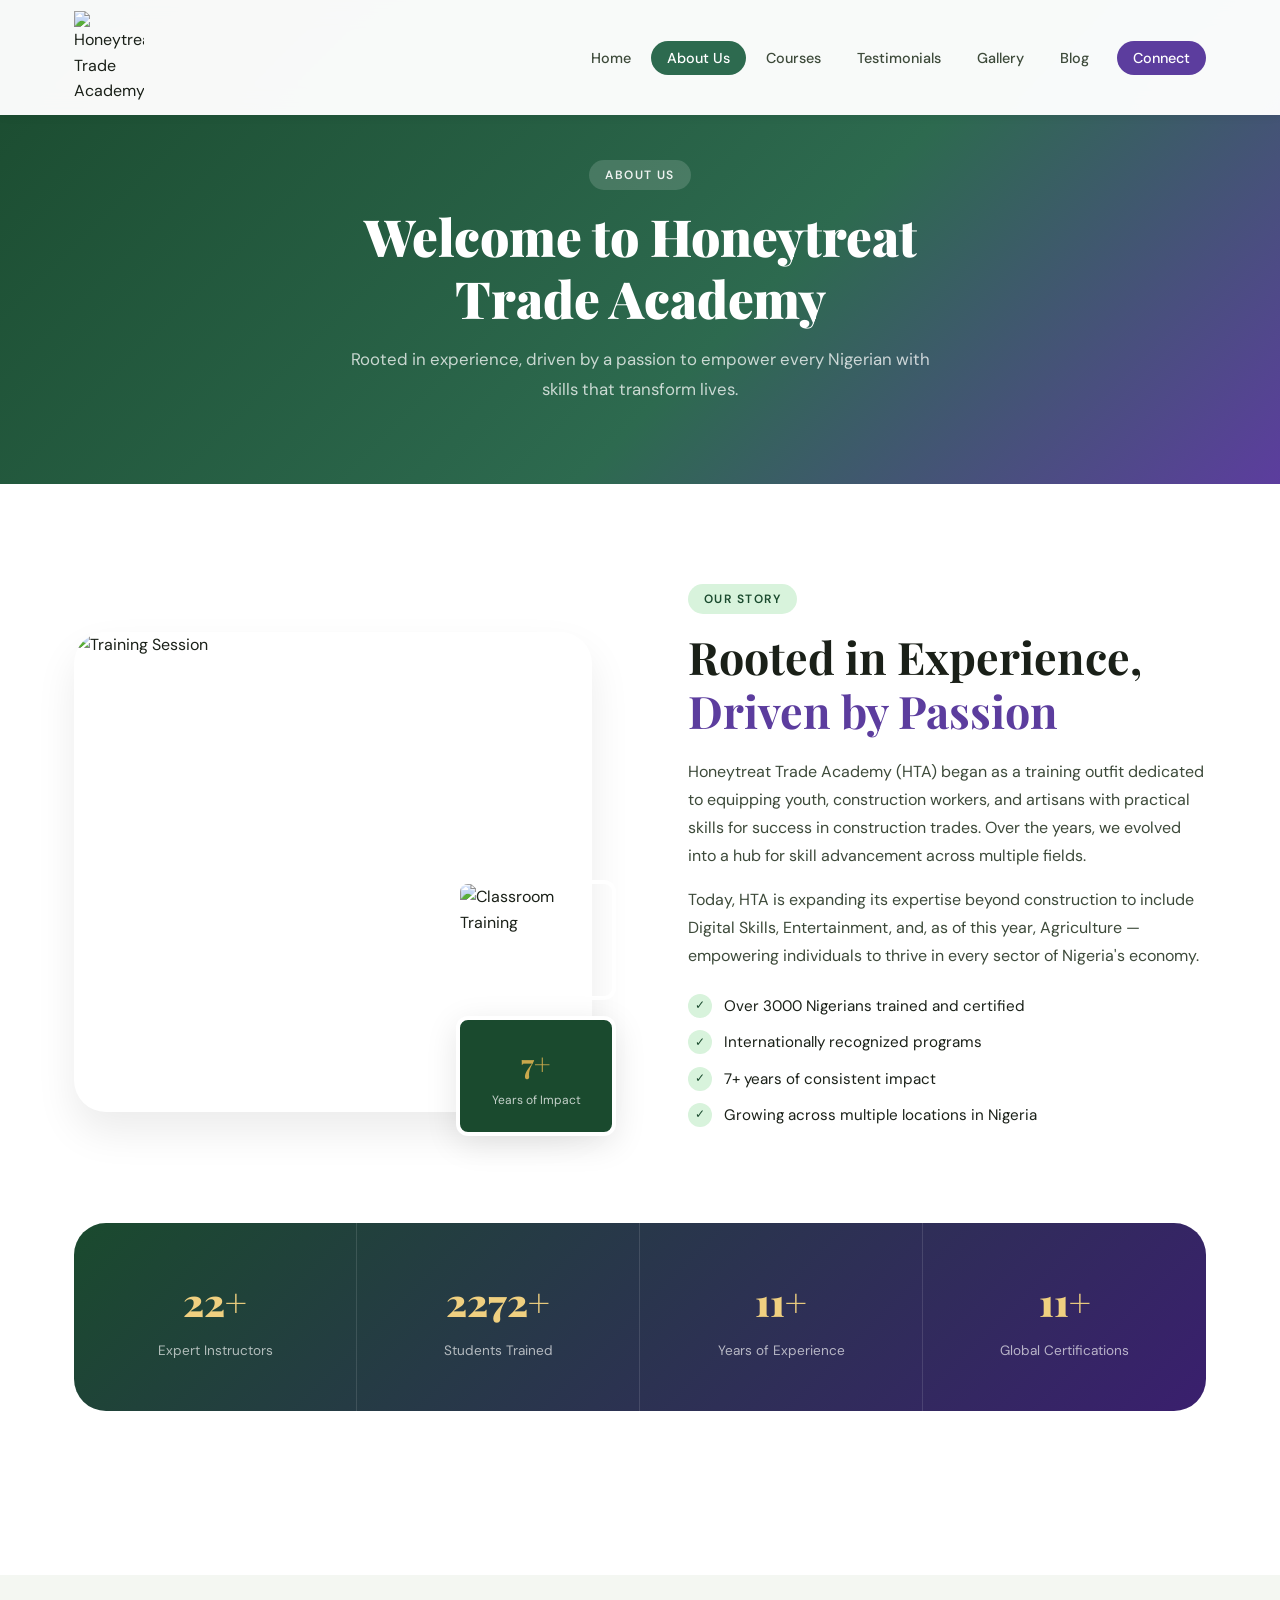
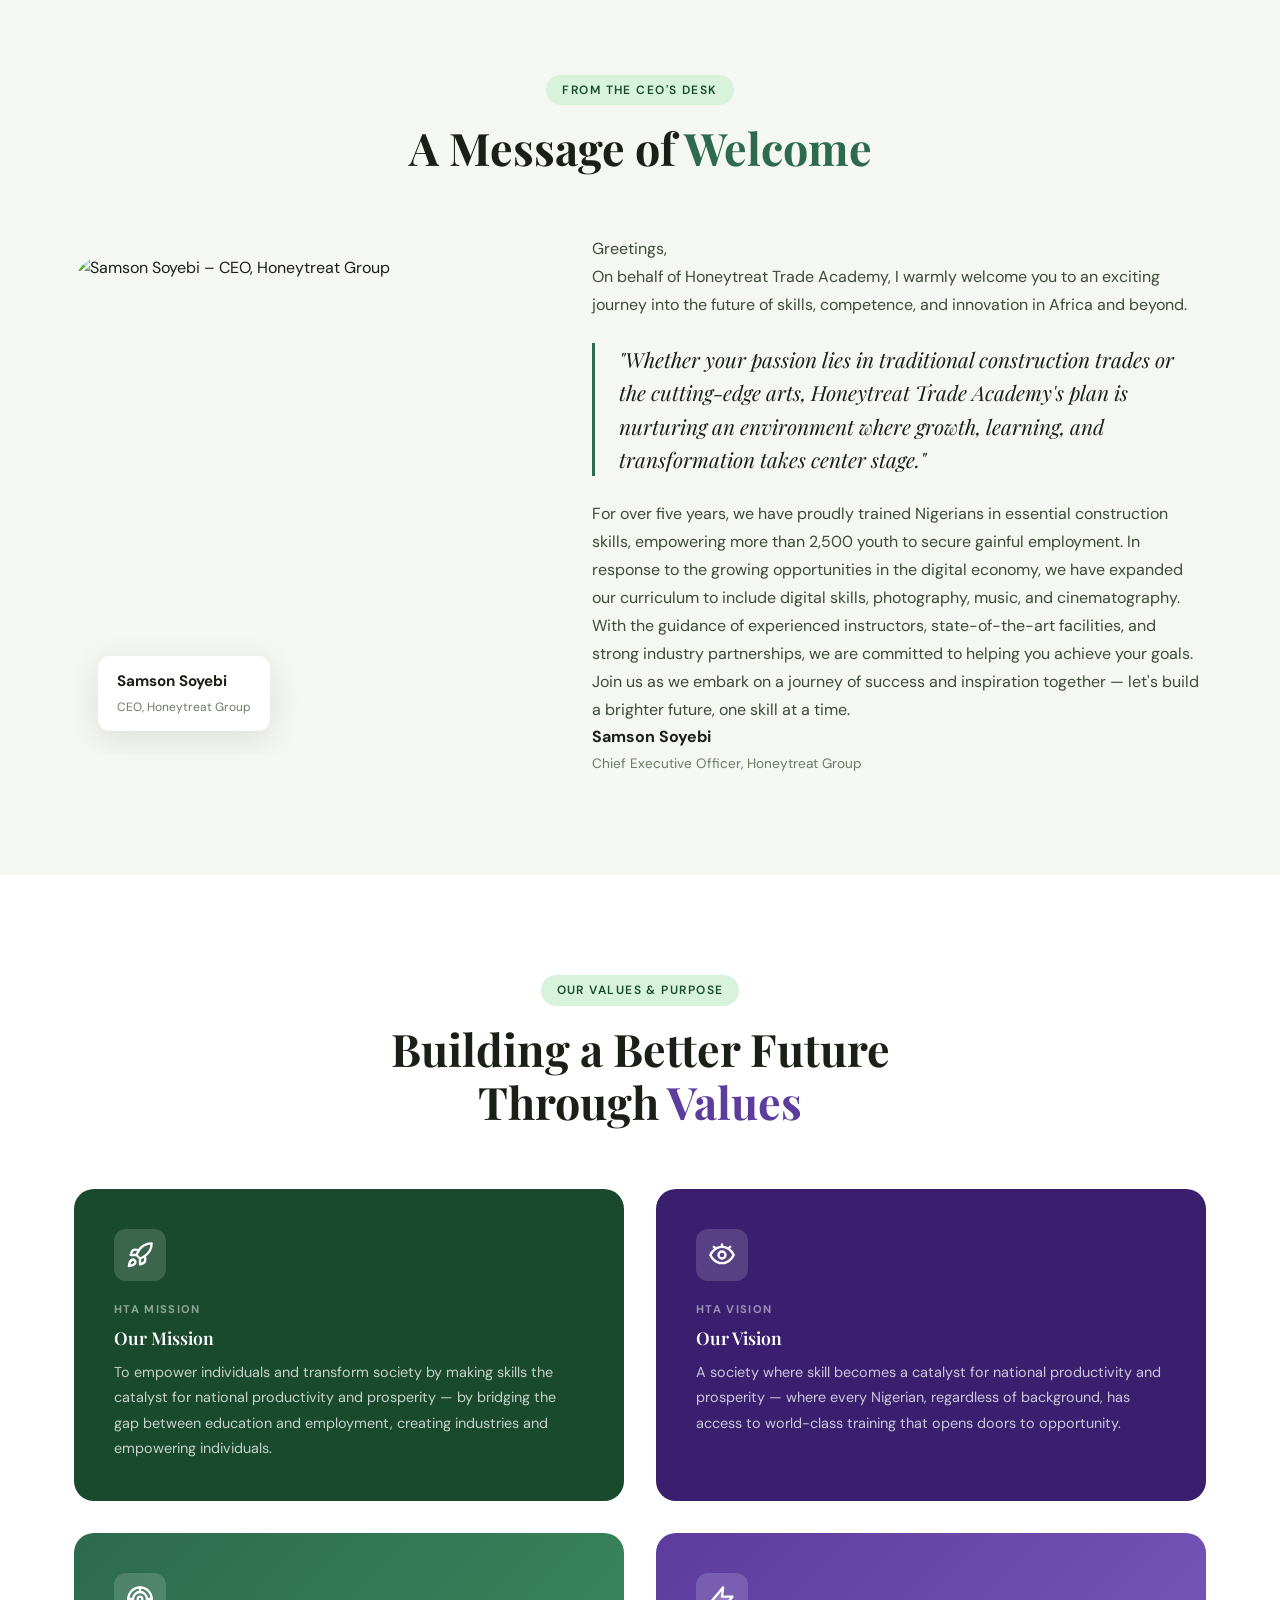
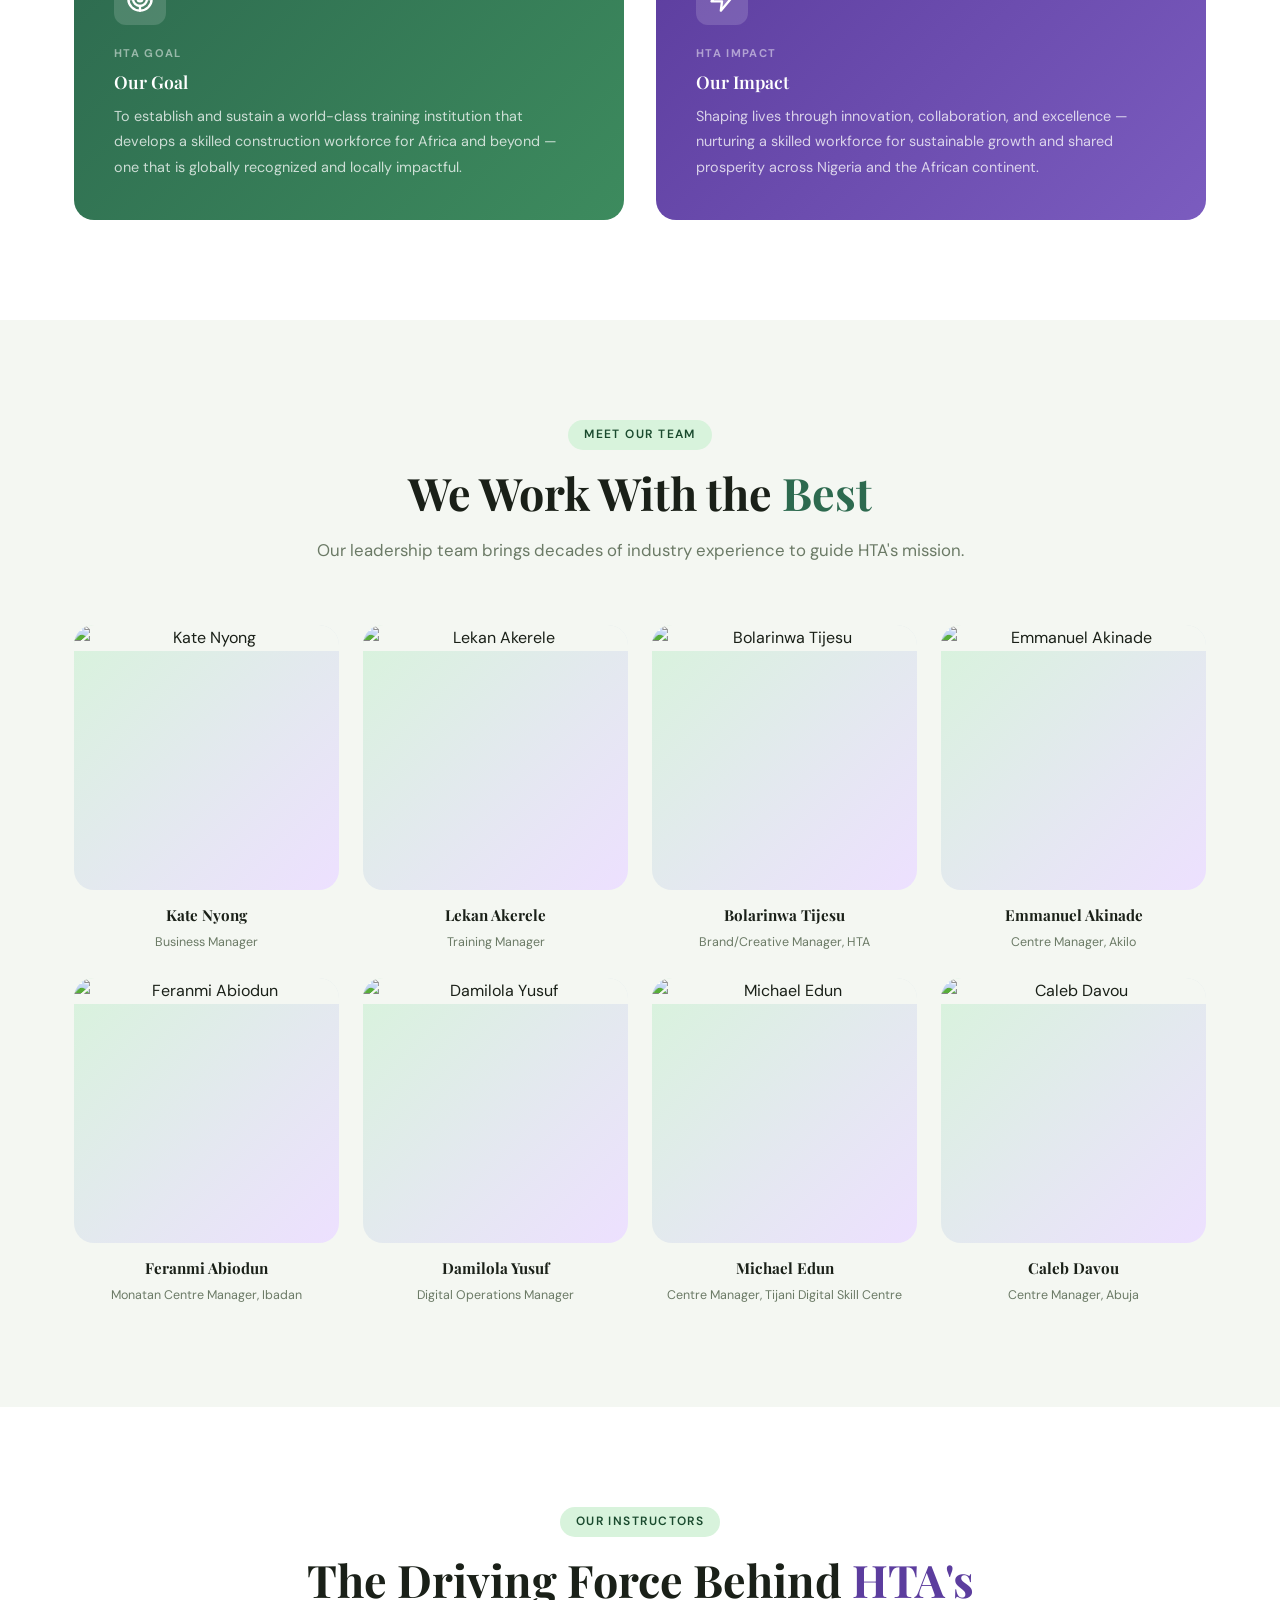
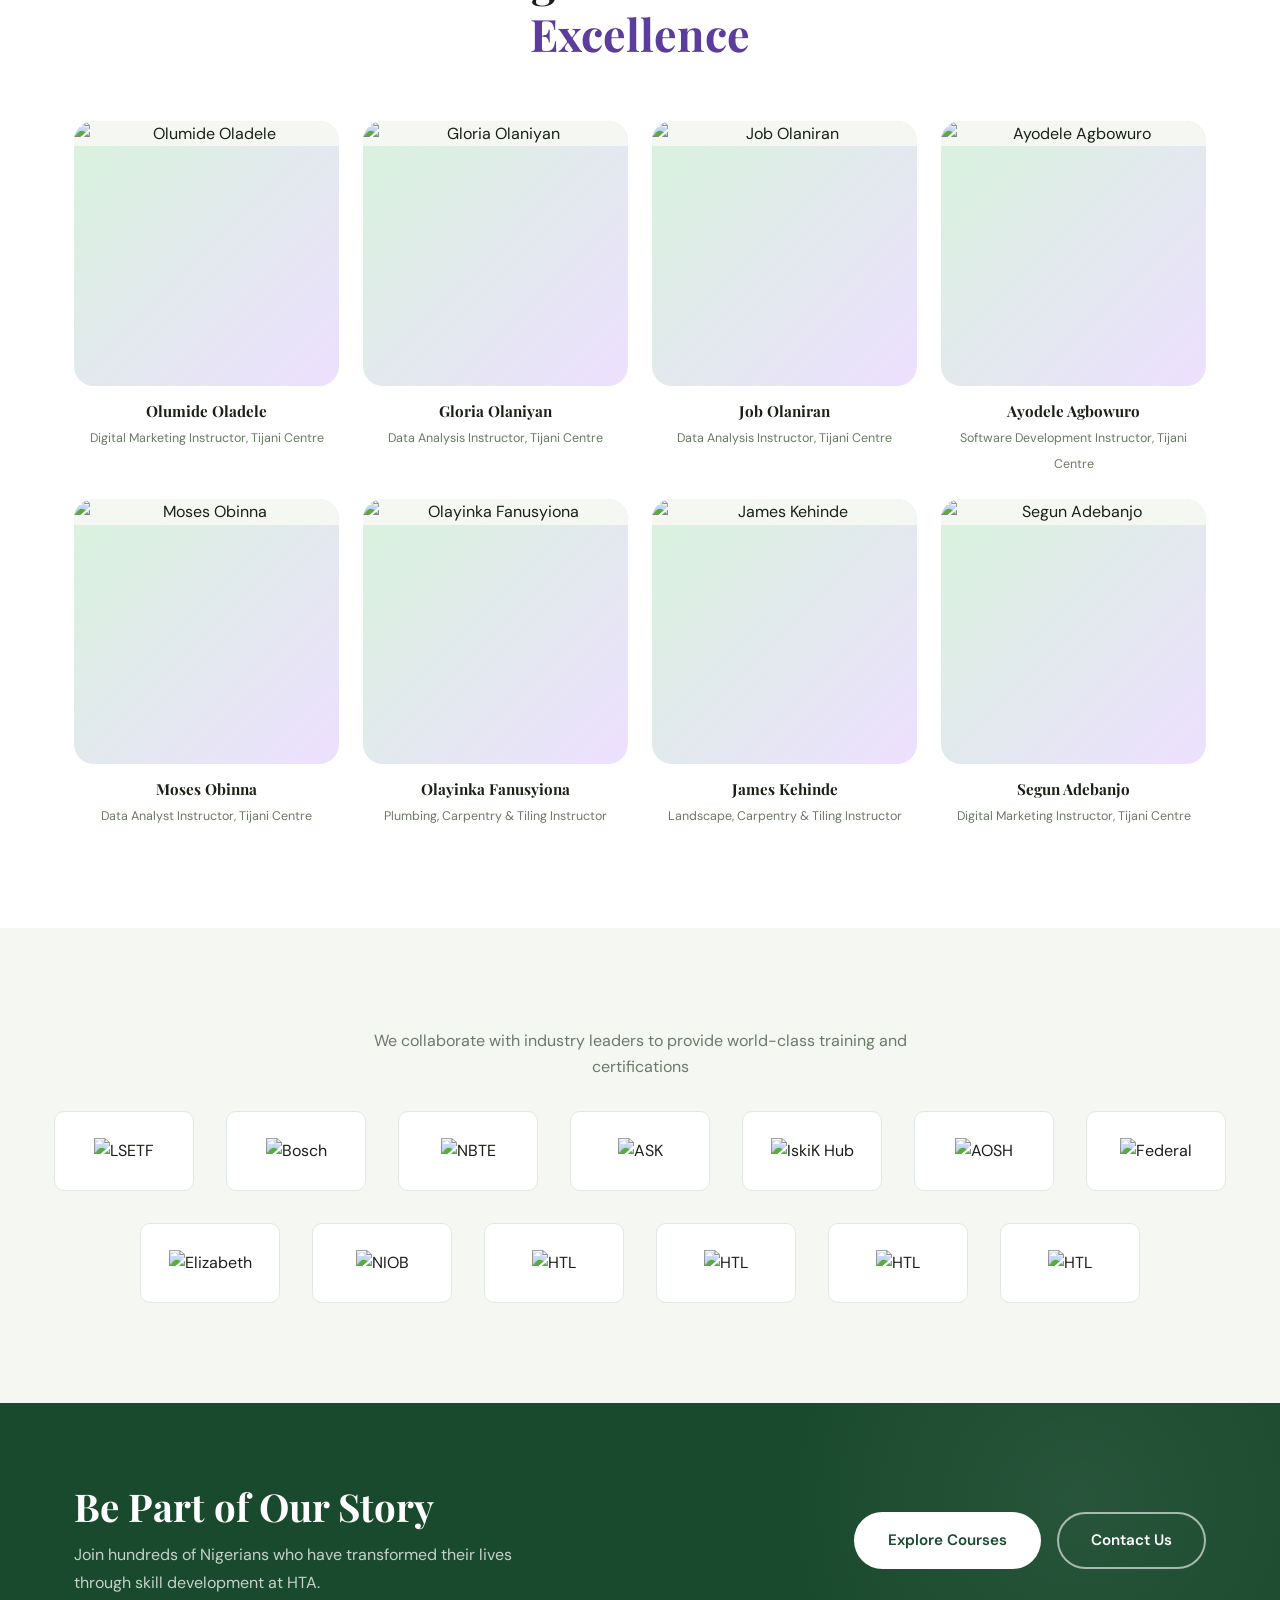
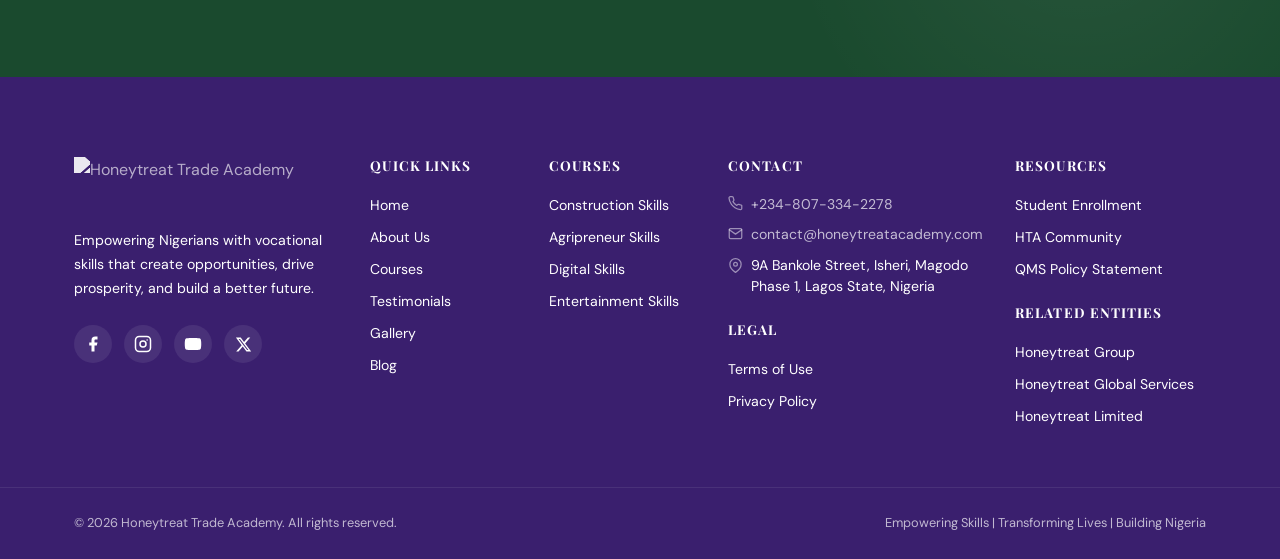
==== about.html @ d9db46d8 "SEO Implementation" ====
<!DOCTYPE html>
<html lang="en">
<head>
  <meta charset="UTF-8" />
  <meta name="viewport" content="width=device-width, initial-scale=1.0"/>
  <title>About Us | Honeytreat Trade Academy – Nigeria's Leading Vocational Training Institute</title>
  <meta name="description" content="Learn about Honeytreat Trade Academy (HTA) — Nigeria's leading vocational training institution. 7+ years of impact, 3000+ graduates, centres in Lagos, Ibadan, Osun & Abuja.">
  <meta name="keywords" content="about Honeytreat Trade Academy, vocational training Nigeria, HTA history, skill acquisition Lagos, LSETF certified training Nigeria">
  <link rel="canonical" href="https://honeytreatacademy.com/about.html">
  <meta property="og:type" content="website">
  <meta property="og:url" content="https://honeytreatacademy.com/about.html">
  <meta property="og:title" content="About Honeytreat Trade Academy | Vocational Training Nigeria">
  <meta property="og:description" content="7+ years of impact, 3000+ graduates trained. Discover HTA's story, mission, and team behind Nigeria's leading vocational training institute.">
  <meta property="og:image" content="https://honeytreatacademy.com/hta-logo.png">

  <script type="application/ld+json">
  {
    "@context": "https://schema.org",
    "@type": "AboutPage",
    "url": "https://honeytreatacademy.com/about.html",
    "name": "About Honeytreat Trade Academy",
    "description": "Nigeria's leading vocational training institution with 3000+ graduates across construction, digital skills, agriculture and entertainment tracks.",
    "publisher": {
      "@type": "EducationalOrganization",
      "name": "Honeytreat Trade Academy",
      "url": "https://honeytreatacademy.com"
    }
  }
  </script>
  <link rel="preconnect" href="https://fonts.googleapis.com">
  </script>
  <link rel="preconnect" href="https://fonts.googleapis.com">
  <link rel="preconnect" href="https://fonts.gstatic.com" crossorigin>
  <link href="https://fonts.googleapis.com/css2?family=Playfair+Display:wght@400;600;700;900&family=DM+Sans:wght@300;400;500;600&display=swap" rel="stylesheet">
  <link rel="stylesheet" href="styles.css">
  <style>
    /* Value card icon */
    .value-icon {
      width: 52px; height: 52px;
      background: rgba(255,255,255,0.15);
      border-radius: 12px;
      display: flex; align-items: center; justify-content: center;
      margin-bottom: 1.25rem;
    }

    .value-icon svg { width: 28px; height: 28px; stroke: white; fill: none; }

    /* CEO real photo fills the frame */
    .ceo-img {
      overflow: hidden;
      border-radius: var(--radius-xl);
      background: none;
    }
    .ceo-img-inner {
      width: 100%; height: 100%;
      padding: 0;
      background: none;
    }
    .ceo-real-photo {
      width: 100%;
      height: 100%;
      object-fit: cover;
      object-position: center top;
      display: block;
    }

    /* Team card icon upgrades */
    .team-photo img {
    object-fit: contain;
    background: #f4f7f2;
}

    .team-photo img {
    object-fit: contain;
    background: #f4f7f2;
}
    .team-icon-wrap {
      width: 100%; height: 100%;
      display: flex; align-items: center; justify-content: center;
    }
    .team-icon-wrap svg {
      width: 50%; height: 50%;
      opacity: 0.5;
      fill: none;
      stroke-width: 1.5;
      stroke-linecap: round;
      stroke-linejoin: round;
    }
    

  </style>
</head>
<body class="page-about">

<nav class="navbar scrolled" id="navbar">
  <div class="nav-container">
    <a href="index.html" class="nav-logo">
      <img src="hta-logo.png" alt="Honeytreat Trade Academy" class="nav-logo-img" width="70px">
    </a>
    <ul class="nav-links" id="navLinks">
      <li><a href="index.html" class="nav-link">Home</a></li>
      <li><a href="about.html" class="nav-link active">About Us</a></li>
      <li><a href="courses.html" class="nav-link">Courses</a></li>
      <li><a href="testimonials.html" class="nav-link">Testimonials</a></li>
      <li><a href="gallery.html" class="nav-link">Gallery</a></li>
      <li><a href="blog.html" class="nav-link">Blog</a></li>
      <li><a href="connect.html" class="nav-link nav-cta">Connect</a></li>
    </ul>
    <button class="hamburger" id="hamburger"><span></span><span></span><span></span></button>
  </div>
</nav>

<section class="page-hero">
  <div class="container page-hero-content">
    <div class="section-tag">About Us</div>
    <h1>Welcome to Honeytreat<br>Trade Academy</h1>
    <p>Rooted in experience, driven by a passion to empower every Nigerian with skills that transform lives.</p>
  </div>
</section>

<!-- STORY -->
<section class="section">
  <div class="container">
    <div class="about-grid reveal">
      <div class="about-visual">

  <!-- MAIN IMAGE -->
  <div class="about-img-main">
    <img src="training.jpg" alt="Training Session">
  </div>

  <!-- SIDE ELEMENTS -->
  <div class="about-img-side">
    
    <!-- SMALL IMAGE -->
    <div class="about-img-small">
      <img src="classroom.png" alt="Classroom Training">
    </div>

    <!-- STAT BOX -->
    <div class="about-stat-box">
      <strong>7+</strong>
      <span>Years of Impact</span>
    </div>

  </div>

</div>
      <div class="about-text">
        <div class="section-tag">Our Story</div>
        <h2>Rooted in Experience, <span class="text-purple">Driven by Passion</span></h2>
        <p>Honeytreat Trade Academy (HTA) began as a training outfit dedicated to equipping youth, construction workers, and artisans with practical skills for success in construction trades. Over the years, we evolved into a hub for skill advancement across multiple fields.</p>
        <p>Today, HTA is expanding its expertise beyond construction to include Digital Skills, Entertainment, and, as of this year, Agriculture — empowering individuals to thrive in every sector of Nigeria's economy.</p>
        <ul class="about-list">
          <li><span class="check">✓</span> Over 3000 Nigerians trained and certified</li>
          <li><span class="check">✓</span> Internationally recognized programs</li>
          <li><span class="check">✓</span> 7+ years of consistent impact</li>
          <li><span class="check">✓</span> Growing across multiple locations in Nigeria</li>
        </ul>
      </div>
    </div>

    <!-- STATS ROW -->
    <div class="stats-row reveal">
      <div class="stats-row-item"><strong>30+</strong><span>Expert Instructors</span></div>
      <div class="stats-row-item"><strong>3000+</strong><span>Students Trained</span></div>
      <div class="stats-row-item"><strong>15+</strong><span>Years of Experience</span></div>
      <div class="stats-row-item"><strong>15+</strong><span>Global Certifications</span></div>
    </div>
  </div>
</section>

<!-- CEO MESSAGE -->
<section class="section bg-light">
  <div class="container">
    <div class="section-header reveal">
      <div class="section-tag">From the CEO's Desk</div>
      <h2>A Message of <span class="text-green">Welcome</span></h2>
    </div>
    <div class="ceo-section reveal">
      <div class="ceo-img">
        <div class="ceo-img-inner">
          <!-- CEO real photo replacing the placeholder -->
          <img src="ceo-photo.png" alt="Samson Soyebi – CEO, Honeytreat Group" class="ceo-real-photo">
        </div>
        <div class="ceo-badge">
          <strong>Samson Soyebi</strong>
          <span>CEO, Honeytreat Group</span>
        </div>
      </div>
      <div class="ceo-text">
        <p>Greetings,</p>
        <p>On behalf of Honeytreat Trade Academy, I warmly welcome you to an exciting journey into the future of skills, competence, and innovation in Africa and beyond.</p>
        <blockquote>"Whether your passion lies in traditional construction trades or the cutting-edge arts, Honeytreat Trade Academy's plan is nurturing an environment where growth, learning, and transformation takes center stage."</blockquote>
        <p>For over five years, we have proudly trained Nigerians in essential construction skills, empowering more than 2,500 youth to secure gainful employment. In response to the growing opportunities in the digital economy, we have expanded our curriculum to include digital skills, photography, music, and cinematography.</p>
        <p>With the guidance of experienced instructors, state-of-the-art facilities, and strong industry partnerships, we are committed to helping you achieve your goals. Join us as we embark on a journey of success and inspiration together — let's build a brighter future, one skill at a time.</p>
        <div class="ceo-sig">
          <strong>Samson Soyebi</strong>
          <span>Chief Executive Officer, Honeytreat Group</span>
        </div>
      </div>
    </div>
  </div>
</section>

<!-- VALUES -->
<section class="section">
  <div class="container">
    <div class="section-header reveal">
      <div class="section-tag">Our Values & Purpose</div>
      <h2>Building a Better Future Through <span class="text-purple">Values</span></h2>
    </div>
    <div class="values-grid reveal">

      <!-- Mission: rocket launch icon -->
      <div class="value-card">
        <div class="value-icon">
          <svg viewBox="0 0 24 24" stroke-width="2" stroke-linecap="round" stroke-linejoin="round" xmlns="http://www.w3.org/2000/svg">
            <path d="M4.5 16.5c-1.5 1.26-2 5-2 5s3.74-.5 5-2c.71-.84.7-2.13-.09-2.91a2.18 2.18 0 0 0-2.91-.09z"/>
            <path d="m12 15-3-3a22 22 0 0 1 2-3.95A12.88 12.88 0 0 1 22 2c0 2.72-.78 7.5-6 11a22.35 22.35 0 0 1-4 2z"/>
            <path d="M9 12H4s.55-3.03 2-4c1.62-1.08 5 0 5 0"/>
            <path d="M12 15v5s3.03-.55 4-2c1.08-1.62 0-5 0-5"/>
          </svg>
        </div>
        <span class="value-label">HTA Mission</span>
        <h3>Our Mission</h3>
        <p>To empower individuals and transform society by making skills the catalyst for national productivity and prosperity — by bridging the gap between education and employment, creating industries and empowering individuals.</p>
      </div>

      <!-- Vision: eye / binoculars icon -->
      <div class="value-card">
        <div class="value-icon">
          <svg viewBox="0 0 24 24" stroke-width="2" stroke-linecap="round" stroke-linejoin="round" xmlns="http://www.w3.org/2000/svg">
            <path d="M2 12s3-7 10-7 10 7 10 7-3 7-10 7-10-7-10-7z"/>
            <circle cx="12" cy="12" r="3"/>
            <line x1="12" y1="5" x2="12" y2="3"/>
            <line x1="17.66" y1="6.34" x2="19.07" y2="4.93"/>
            <line x1="6.34" y1="6.34" x2="4.93" y2="4.93"/>
          </svg>
        </div>
        <span class="value-label">HTA Vision</span>
        <h3>Our Vision</h3>
        <p>A society where skill becomes a catalyst for national productivity and prosperity — where every Nigerian, regardless of background, has access to world-class training that opens doors to opportunity.</p>
      </div>

      <!-- Goal: target / bullseye icon -->
      <div class="value-card">
        <div class="value-icon">
          <svg viewBox="0 0 24 24" stroke-width="2" stroke-linecap="round" stroke-linejoin="round" xmlns="http://www.w3.org/2000/svg">
            <circle cx="12" cy="12" r="10"/>
            <circle cx="12" cy="12" r="6"/>
            <circle cx="12" cy="12" r="2"/>
            <line x1="22" y1="12" x2="18" y2="12"/>
            <line x1="6" y1="12" x2="2" y2="12"/>
            <line x1="12" y1="6" x2="12" y2="2"/>
            <line x1="12" y1="22" x2="12" y2="18"/>
          </svg>
        </div>
        <span class="value-label">HTA Goal</span>
        <h3>Our Goal</h3>
        <p>To establish and sustain a world-class training institution that develops a skilled construction workforce for Africa and beyond — one that is globally recognized and locally impactful.</p>
      </div>

      <!-- Impact: lightning bolt / zap icon -->
      <div class="value-card">
        <div class="value-icon">
          <svg viewBox="0 0 24 24" stroke-width="2" stroke-linecap="round" stroke-linejoin="round" xmlns="http://www.w3.org/2000/svg">
            <polygon points="13 2 3 14 12 14 11 22 21 10 12 10 13 2" fill="rgba(255,255,255,0.2)"/>
          </svg>
        </div>
        <span class="value-label">HTA Impact</span>
        <h3>Our Impact</h3>
        <p>Shaping lives through innovation, collaboration, and excellence — nurturing a skilled workforce for sustainable growth and shared prosperity across Nigeria and the African continent.</p>
      </div>

    </div>
  </div>
</section>

<!-- TEAM -->
<section class="section bg-light">
  <div class="container">
    <div class="section-header reveal">
      <div class="section-tag">Meet Our Team</div>
      <h2>We Work With the <span class="text-green">Best</span></h2>
      <p>Our leadership team brings decades of industry experience to guide HTA's mission.</p>
    </div>
    <div class="team-grid reveal">

      <div class="team-card">
  <div class="team-photo">
    <img src="team-kate.png" alt="Kate Nyong">
  </div>
  <h4>Kate Nyong</h4>
  <span>Business Manager</span>
</div>

<div class="team-card">
  <div class="team-photo">
    <img src="team-lekan.png" alt="Lekan Akerele">
  </div>
  <h4>Lekan Akerele</h4>
  <span>Training Manager</span>
</div>

<div class="team-card">
  <div class="team-photo">
    <img src="team-bolarinwa.jpg" alt="Bolarinwa Tijesu">
  </div>
  <h4>Bolarinwa Tijesu</h4>
  <span>Brand/Creative Manager, HTA</span>
</div>

<div class="team-card">
  <div class="team-photo">
    <img src="team-emmanuel.png" alt="Emmanuel Akinade">
  </div>
  <h4>Emmanuel Akinade</h4>
  <span>Centre Manager, Akilo</span>
</div>

<div class="team-card">
  <div class="team-photo">
    <img src="team-feranmi.png" alt="Feranmi Abiodun">
  </div>
  <h4>Feranmi Abiodun</h4>
  <span>Monatan Centre Manager, Ibadan</span>
</div>

<div class="team-card">
  <div class="team-photo">
    <img src="team-samson.jpg" alt="Damilola Yusuf">
  </div>
  <h4>Damilola Yusuf</h4>
  <span>Digital Operations Manager</span>
</div>

<div class="team-card">
  <div class="team-photo">
    <img src="team-michael.png" alt="Michael Edun">
  </div>
  <h4>Michael Edun</h4>
  <span>Centre Manager, Tijani Digital Skill Centre</span>
</div>

<div class="team-card">
  <div class="team-photo">
    <img src="team-caleb.jpg" alt="Caleb Davou">
  </div>
  <h4>Caleb Davou</h4>
  <span>Centre Manager, Abuja</span>
</div>

    </div>
  </div>
</section>

<!-- INSTRUCTORS -->
<section class="section">
  <div class="container">
    <div class="section-header reveal">
      <div class="section-tag">Our Instructors</div>
      <h2>The Driving Force Behind <span class="text-purple">HTA's Excellence</span></h2>
    </div>
    <div class="team-grid reveal">

  <div class="team-card">
  <div class="team-photo">
    <img src="olumide.jpg" alt="Olumide Oladele">
  </div>
  <h4>Olumide Oladele</h4>
  <span>Digital Marketing Instructor, Tijani Centre</span>
</div>

<div class="team-card">
  <div class="team-photo">
    <img src="gloria.jpg" alt="Gloria Olaniyan">
  </div>
  <h4>Gloria Olaniyan</h4>
  <span>Data Analysis Instructor, Tijani Centre</span>
</div>

<div class="team-card">
  <div class="team-photo">
    <img src="job.jpg" alt="Job Olaniran">
  </div>
  <h4>Job Olaniran</h4>
  <span>Data Analysis Instructor, Tijani Centre</span>
</div>

<div class="team-card">
  <div class="team-photo">
    <img src="ayodele.jpg" alt="Ayodele Agbowuro">
  </div>
  <h4>Ayodele Agbowuro</h4>
  <span>Software Development Instructor, Tijani Centre</span>
</div>

<div class="team-card">
  <div class="team-photo">
    <img src="moses.jpg" alt="Moses Obinna">
  </div>
  <h4>Moses Obinna</h4>
  <span>Data Analyst Instructor, Tijani Centre</span>
</div>

<div class="team-card">
  <div class="team-photo">
    <img src="olayinka.jpg" alt="Olayinka Fanusyiona">
  </div>
  <h4>Olayinka Fanusyiona</h4>
  <span>Plumbing, Carpentry & Tiling Instructor</span>
</div>

<div class="team-card">
  <div class="team-photo">
    <img src="james.jpg" alt="James Kehinde">
  </div>
  <h4>James Kehinde</h4>
  <span>Landscape, Carpentry & Tiling Instructor</span>
</div>

<div class="team-card">
  <div class="team-photo">
    <img src="segun.jpg" alt="Segun Adebanjo">
  </div>
  <h4>Segun Adebanjo</h4>
  <span>Digital Marketing Instructor, Tijani Centre</span>
</div>

    </div>
  </div>
</section>

<!-- PARTNERS -->
<section class="section bg-light">
  <div class="partners-logos reveal">
  
  <div class="partners-logos-wrapper">

  <!-- Write-up -->
  <p class="partners-text">
    We collaborate with industry leaders to provide world-class training and certifications
  </p>

  <!-- Logos -->
  <div class="partners-logos">

    <div class="partner-logo">
      <img src="lsetf.png" alt="LSETF">
    </div>

    <div class="partner-logo">
      <img src="bosch.png" alt="Bosch">
    </div>

    <div class="partner-logo">
      <img src="nbte.png" alt="NBTE">
    </div>

    <div class="partner-logo">
      <img src="ask.png" alt="ASK">
    </div>

    <div class="partner-logo">
      <img src="ishk.png" alt="IskiK Hub">
    </div>

    <div class="partner-logo">
      <img src="aosh.png" alt="AOSH">
    </div>

    <div class="partner-logo">
      <img src="federal.png" alt="Federal">
    </div>

    <div class="partner-logo">
      <img src="elizabeth-foundation.png" alt="Elizabeth">
    </div>

    <div class="partner-logo">
      <img src="niob.png" alt="NIOB">
    </div>

    <div class="partner-logo">
      <img src="HTL_logo design TRANSPARENT.png" alt="HTL">
    </div>

    <div class="partner-logo">
      <img src="usadf.jpg" alt="HTL">
    </div>

    <div class="partner-logo">
      <img src="oil.png" alt="HTL">
    </div>

    <div class="partner-logo">
      <img src="iadn.jpg" alt="HTL">
    </div>

  </div>
</div>

</div>
</section>

<!-- CTA -->
<section class="cta-banner">
  <div class="cta-bg"><div class="cta-shape"></div></div>
  <div class="container cta-content">
    <div class="cta-text">
      <h2>Be Part of Our Story</h2>
      <p>Join hundreds of Nigerians who have transformed their lives through skill development at HTA.</p>
    </div>
    <div class="cta-actions">
      <a href="courses.html" class="btn btn-white">Explore Courses</a>
      <a href="connect.html" class="btn btn-outline-white">Contact Us</a>
    </div>
  </div>
</section>

<!-- FOOTER -->
<footer class="footer">
  <div class="container footer-grid">
    <div class="footer-brand">
      <div class="footer-logo">
        <img src="hta-logo.png" alt="Honeytreat Trade Academy" class="footer-logo-img">
      </div>
      <p>Empowering Nigerians with vocational skills that create opportunities, drive prosperity, and build a better future.</p>
      <div class="social-links">
        <a href="https://www.facebook.com/honeytreatacademy" class="social-link" target="_blank" rel="noopener" aria-label="Honeytreat Trade Academy on Facebook">
          <svg xmlns="http://www.w3.org/2000/svg" width="18" height="18" viewBox="0 0 24 24" fill="currentColor"><path d="M18 2h-3a5 5 0 0 0-5 5v3H7v4h3v8h4v-8h3l1-4h-4V7a1 1 0 0 1 1-1h3z"/></svg>
        </a>
        <a href="https://www.instagram.com/honeytreatacademy" class="social-link" target="_blank" rel="noopener" aria-label="Honeytreat Trade Academy on Instagram">
          <svg xmlns="http://www.w3.org/2000/svg" width="18" height="18" viewBox="0 0 24 24" fill="none" stroke="currentColor" stroke-width="2" stroke-linecap="round" stroke-linejoin="round"><rect x="2" y="2" width="20" height="20" rx="5" ry="5"/><circle cx="12" cy="12" r="4"/><circle cx="17.5" cy="6.5" r="1" fill="currentColor" stroke="none"/></svg>
        </a>
        <a href="https://www.youtube.com/channel/UCb0mH7NeYaNTUYL1LRljejA" class="social-link" target="_blank" rel="noopener" aria-label="Honeytreat Trade Academy on YouTube">
          <svg xmlns="http://www.w3.org/2000/svg" width="18" height="18" viewBox="0 0 24 24" fill="currentColor"><path d="M22.54 6.42a2.78 2.78 0 0 0-1.95-1.96C18.88 4 12 4 12 4s-6.88 0-8.59.46A2.78 2.78 0 0 0 1.46 6.42 29 29 0 0 0 1 12a29 29 0 0 0 .46 5.58a2.78 2.78 0 0 0 1.95 1.96C5.12 20 12 20 12 20s6.88 0 8.59-.46a2.78 2.78 0 0 0 1.95-1.96A29 29 0 0 0 23 12a29 29 0 0 0-.46-5.58z"/><polygon points="9.75 15.02 15.5 12 9.75 8.98 9.75 15.02" fill="white"/></svg>
        </a>
        <a href="https://x.com/htaacademy01" class="social-link" target="_blank" rel="noopener" aria-label="Honeytreat Trade Academy on X (Twitter)">
          <svg xmlns="http://www.w3.org/2000/svg" width="17" height="17" viewBox="0 0 24 24" fill="currentColor"><path d="M18.244 2.25h3.308l-7.227 8.26 8.502 11.24H16.17l-5.214-6.817L4.99 21.75H1.68l7.73-8.835L1.254 2.25H8.08l4.713 6.231zm-1.161 17.52h1.833L7.084 4.126H5.117z"/></svg>
        </a>
      </div>
    </div>

    <div class="footer-col">
      <h4>Quick Links</h4>
      <ul>
        <li><a href="index.html">Home</a></li>
        <li><a href="about.html">About Us</a></li>
        <li><a href="courses.html">Courses</a></li>
        <li><a href="testimonials.html">Testimonials</a></li>
        <li><a href="gallery.html">Gallery</a></li>
        <li><a href="blog.html">Blog</a></li>
      </ul>
    </div>

    <div class="footer-col">
      <h4>Courses</h4>
      <ul>
        <li><a href="courses.html#construction">Construction Skills</a></li>
        <li><a href="courses.html#agriculture">Agripreneur Skills</a></li>
        <li><a href="courses.html#digital">Digital Skills</a></li>
        <li><a href="courses.html#entertainment">Entertainment Skills</a></li>
      </ul>
    </div>

    <div class="footer-col">
      <h4>Contact</h4>
      <ul class="contact-list">
        <li>
          <svg xmlns="http://www.w3.org/2000/svg" width="15" height="15" viewBox="0 0 24 24" fill="none" stroke="rgba(255,255,255,0.5)" stroke-width="2" stroke-linecap="round" stroke-linejoin="round" style="flex-shrink:0;margin-top:2px;"><path d="M22 16.92v3a2 2 0 0 1-2.18 2 19.79 19.79 0 0 1-8.63-3.07A19.5 19.5 0 0 1 4.69 12a19.79 19.79 0 0 1-3.07-8.67A2 2 0 0 1 3.6 1.18h3a2 2 0 0 1 2 1.72 12.84 12.84 0 0 0 .7 2.81 2 2 0 0 1-.45 2.11L7.91 8.96a16 16 0 0 0 6.13 6.13l1.14-1.14a2 2 0 0 1 2.11-.45 12.84 12.84 0 0 0 2.81.7A2 2 0 0 1 22 16.92z"/></svg>
          <a href="tel:+2348073342278" style="color:rgba(255,255,255,0.7);">+234-807-334-2278</a>
        </li>

        <li>
          <svg xmlns="http://www.w3.org/2000/svg" width="15" height="15" viewBox="0 0 24 24" fill="none" stroke="rgba(255,255,255,0.5)" stroke-width="2" stroke-linecap="round" stroke-linejoin="round" style="flex-shrink:0;margin-top:2px;"><path d="M4 4h16c1.1 0 2 .9 2 2v12c0 1.1-.9 2-2 2H4c-1.1 0-2-.9-2-2V6c0-1.1.9-2 2-2z"/><polyline points="22,6 12,13 2,6"/></svg>
          <a href="mailto:contact@honeytreatacademy.com" style="color:rgba(255,255,255,0.7);">contact@honeytreatacademy.com</a>
        </li>

        <li style="align-items:flex-start;">
          <svg xmlns="http://www.w3.org/2000/svg" width="15" height="15" viewBox="0 0 24 24" fill="none" stroke="rgba(255,255,255,0.5)" stroke-width="2" stroke-linecap="round" stroke-linejoin="round" style="flex-shrink:0;margin-top:3px;"><path d="M21 10c0 7-9 13-9 13s-9-6-9-13a9 9 0 0 1 18 0z"/><circle cx="12" cy="10" r="3"/></svg>
          9A Bankole Street, Isheri, Magodo Phase 1, Lagos State, Nigeria
        </li>
      </ul>

      <h4 style="margin-top:1.5rem;">Legal</h4>
      <ul>
        <li><a href="terms.pdf">Terms of Use</a></li>
        <li><a href="privacy-policy.pdf">Privacy Policy</a></li>
      </ul>
    </div>

    <div class="footer-col">
      <h4>Resources</h4>
      <ul>
        <li><a href="connect.html">Student Enrollment</a></li>
        <li><a href="https://chat.whatsapp.com/IYuxshSL3nLK2MAzeVy0af?mode=gi_t" target="_blank" rel="noopener">HTA Community</a></li>
        <li><a href="quality-policy.pdf">QMS Policy Statement</a></li>
      </ul>

      <h4 style="margin-top:1.5rem;">Related Entities</h4>
      <ul>
        <li><a href="https://honeytreatgrp.com/" target="_blank" rel="noopener">Honeytreat Group</a></li>
        <li><a href="https://honeytreatglobal.com/" target="_blank" rel="noopener">Honeytreat Global Services</a></li>
        <li><a href="https://honeytreatlmtd.com/" target="_blank" rel="noopener">Honeytreat Limited</a></li>
      </ul>
    </div>
  </div>

  <div class="footer-bottom">
    <div class="container">
      <p>© 2026 Honeytreat Trade Academy. All rights reserved.</p>
      <p>Empowering Skills | Transforming Lives | Building Nigeria</p>
    </div>
  </div>

  <!-- Local Business Schema -->
  <script type="application/ld+json">
  {
    "@context": "https://schema.org",
    "@type": "EducationalOrganization",
    "name": "Honeytreat Trade Academy",
    "url": "https://honeytreatacademy.com",
    "telephone": "+2348073342278",
    "email": "contact@honeytreatacademy.com",
    "address": {
      "@type": "PostalAddress",
      "streetAddress": "9A Bankole Street, Isheri, Magodo Phase 1",
      "addressLocality": "Lagos",
      "addressRegion": "Lagos State",
      "addressCountry": "NG"
    },
    "geo": {
      "@type": "GeoCoordinates",
      "latitude": 6.6141,
      "longitude": 3.3833
    },
    "openingHoursSpecification": {
      "@type": "OpeningHoursSpecification",
      "dayOfWeek": [
        "Monday",
        "Tuesday",
        "Wednesday",
        "Thursday",
        "Friday",
        "Saturday"
      ],
      "opens": "09:00",
      "closes": "18:00"
    }
  }
  </script>

</footer>

<script src="main.js"></script>

</body>
</html>
---- styles.css ----
/* ===== CSS VARIABLES ===== */
:root {
  --green-dark: #1a4a2e;
  --green-main: #2d6a4f;
  --green-mid: #3d8b5e;
  --green-light: #52b788;
  --green-pale: #d8f3dc;
  --green-muted: #e9f5ee;

  --purple-dark: #3a1f6e;
  --purple-main: #5c3d9e;
  --purple-mid: #7b5cbf;
  --purple-light: #a68ee0;
  --purple-pale: #ede0ff;

  --gold: #c9a84c;
  --gold-light: #f0d080;

  --white: #ffffff;
  --off-white: #fafaf8;
  --light-bg: #f4f7f2;
  --border: #e2e8e4;
  --text-dark: #1a2018;
  --text-body: #3d4a3a;
  --text-muted: #6b7a66;

  --font-display: 'Playfair Display', Georgia, serif;
  --font-body: 'DM Sans', system-ui, sans-serif;

  --shadow-sm: 0 2px 8px rgba(0,0,0,0.07);
  --shadow-md: 0 8px 32px rgba(0,0,0,0.10);
  --shadow-lg: 0 20px 60px rgba(0,0,0,0.14);

  --radius: 12px;
  --radius-lg: 20px;
  --radius-xl: 32px;

  --transition: 0.3s cubic-bezier(0.4, 0, 0.2, 1);
}

/* ===== RESET & BASE ===== */
*, *::before, *::after { box-sizing: border-box; margin: 0; padding: 0; }
html { scroll-behavior: smooth; }
body {
  font-family: var(--font-body);
  color: var(--text-dark);
  background: var(--white);
  line-height: 1.6;
  overflow-x: hidden;
}
img { max-width: 100%; display: block; }
a { text-decoration: none; color: inherit; }
ul { list-style: none; }

/* ===== TYPOGRAPHY ===== */
h1, h2, h3, h4 {
  font-family: var(--font-display);
  line-height: 1.2;
  color: var(--text-dark);
}
h1 { font-size: clamp(2.4rem, 5vw, 3.8rem); font-weight: 900; }
h2 { font-size: clamp(1.8rem, 3.5vw, 2.8rem); font-weight: 700; }
h3 { font-size: clamp(1.2rem, 2vw, 1.5rem); font-weight: 600; }
p { color: var(--text-body); font-size: 1rem; line-height: 1.75; }

.text-green { color: var(--green-main); }
.text-purple { color: var(--purple-main); }

/* ===== LAYOUT ===== */
.container {
  max-width: 1180px;
  margin: 0 auto;
  padding: 0 1.5rem;
}
.section { padding: 100px 0; }
.bg-light { background: var(--light-bg); }

.section-header {
  text-align: center;
  max-width: 680px;
  margin: 0 auto 60px;
}
.section-header h2 { margin-bottom: 1rem; }
.section-header p { color: var(--text-muted); font-size: 1.05rem; }

.section-tag {
  display: inline-block;
  background: var(--green-pale);
  color: var(--green-dark);
  font-size: 0.75rem;
  font-weight: 600;
  letter-spacing: 0.12em;
  text-transform: uppercase;
  padding: 0.35rem 1rem;
  border-radius: 100px;
  margin-bottom: 1rem;
}

.section-cta { text-align: center; margin-top: 3rem; }

/* ===== BUTTONS ===== */
.btn {
  display: inline-flex;
  align-items: center;
  gap: 0.5rem;
  padding: 0.9rem 2rem;
  border-radius: 100px;
  font-family: var(--font-body);
  font-size: 0.95rem;
  font-weight: 600;
  cursor: pointer;
  transition: var(--transition);
  border: 2px solid transparent;
}

.btn-primary {
  background: var(--green-main);
  color: var(--white);
  border-color: var(--green-main);
}
.btn-primary:hover {
  background: var(--green-dark);
  border-color: var(--green-dark);
  transform: translateY(-2px);
  box-shadow: 0 8px 24px rgba(45, 106, 79, 0.35);
}

.btn-outline {
  background: transparent;
  color: var(--white);
  border-color: rgba(255,255,255,0.6);
}
.btn-outline:hover {
  background: rgba(255,255,255,0.15);
  transform: translateY(-2px);
}

.btn-purple {
  background: var(--purple-main);
  color: var(--white);
  border-color: var(--purple-main);
}
.btn-purple:hover {
  background: var(--purple-dark);
  border-color: var(--purple-dark);
  transform: translateY(-2px);
}

.btn-white {
  background: var(--white);
  color: var(--green-dark);
  border-color: var(--white);
}
.btn-white:hover {
  background: transparent;
  color: var(--white);
  transform: translateY(-2px);
}

.btn-outline-white {
  background: transparent;
  color: var(--white);
  border-color: rgba(255,255,255,0.6);
}
.btn-outline-white:hover {
  background: rgba(255,255,255,0.15);
  transform: translateY(-2px);
}

/* ===== NAVBAR ===== */
.navbar {
  position: fixed;
  top: 0; left: 0; right: 0;
  z-index: 1000;
  padding: 1rem 0;
  transition: var(--transition);
  background: transparent;
}
.navbar.scrolled {
  background: rgba(255,255,255,0.97);
  backdrop-filter: blur(12px);
  box-shadow: var(--shadow-sm);
  padding: 0.7rem 0;
}
.nav-container {
  max-width: 1180px;
  margin: 0 auto;
  padding: 0 1.5rem;
  display: flex;
  align-items: center;
  justify-content: space-between;
}
.nav-logo {
  display: flex;
  align-items: center;
  gap: 0.6rem;
}
.logo-honey {
  width: 44px;
  height: 44px;
  background: linear-gradient(135deg, var(--green-main), var(--purple-main));
  color: white;
  border-radius: 10px;
  display: flex;
  align-items: center;
  justify-content: center;
  font-weight: 900;
  font-size: 0.9rem;
  letter-spacing: 0.05em;
  flex-shrink: 0;
}
.logo-text { display: flex; flex-direction: column; line-height: 1.1; }
.logo-main {
  font-family: var(--font-display);
  font-weight: 700;
  font-size: 1rem;
  color: var(--text-dark);
}
.logo-sub {
  font-size: 0.65rem;
  color: var(--text-muted);
  letter-spacing: 0.06em;
  text-transform: uppercase;
}
.navbar:not(.scrolled) .logo-main,
.navbar:not(.scrolled) .logo-sub { color: white; }

.nav-links {
  display: flex;
  align-items: center;
  gap: 0.25rem;
}
.nav-link {
  padding: 0.5rem 1rem;
  font-size: 0.9rem;
  font-weight: 500;
  color: rgba(255,255,255,0.9);
  border-radius: 100px;
  transition: var(--transition);
}
.navbar.scrolled .nav-link { color: var(--text-body); }
.nav-link:hover, .nav-link.active {
  color: var(--white);
  background: var(--green-main);
}
.navbar.scrolled .nav-link:hover,
.navbar.scrolled .nav-link.active {
  color: var(--white);
  background: var(--green-main);
}
.nav-cta {
  background: var(--purple-main) !important;
  color: white !important;
  margin-left: 0.5rem;
}
.nav-cta:hover { background: var(--purple-dark) !important; }

.hamburger {
  display: none;
  flex-direction: column;
  gap: 5px;
  background: none;
  border: none;
  cursor: pointer;
  padding: 0.5rem;
}
.hamburger span {
  width: 24px; height: 2px;
  background: white;
  border-radius: 2px;
  transition: var(--transition);
  display: block;
}
.navbar.scrolled .hamburger span { background: var(--text-dark); }

/* ===== HERO ===== */
.hero {
  min-height: 100vh;
  background: linear-gradient(145deg, var(--green-dark) 0%, var(--green-main) 45%, var(--purple-dark) 100%);
  display: grid;
  grid-template-columns: 1fr 1fr;
  align-items: center;
  gap: 4rem;
  padding: 120px 5% 80px;
  position: relative;
  overflow: hidden;
}

.hero-bg {
  position: absolute;
  inset: 0;
  z-index: 0;
  overflow: hidden;
}
.hero-bg span {
  position: absolute;
  inset: 0;
  background-size: cover;
  background-position: center;
  opacity: 0;
  animation: fadeSlider 20s infinite;
  z-index: 0;
}

/* Assign images */
.hero-bg span:nth-child(1) {
  background-image: url("Images/hero2.png");
  animation-delay: 0s;
}
.hero-bg span:nth-child(2) {
  background-image: url("Images/hero1.jpg");
  animation-delay: 5s;
}
.hero-bg span:nth-child(3) {
  background-image: url("Images/hero3.png");
  animation-delay: 10s;
}
.hero-bg span:nth-child(4) {
  background-image: url("img4.jpg");
  animation-delay: 15s;
}

.hero-bg::after {
  content: "";
  position: absolute;
  inset: 0;
  background: rgba(0, 0, 0, 0.4);
  z-index: 1;
}
.hero-shape-2 {
  position: absolute;
  width: 400px; height: 400px;
  background: radial-gradient(circle, rgba(123, 92, 191, 0.2) 0%, transparent 70%);
  bottom: -80px; left: 30%;
  border-radius: 50%;
}

@keyframes fadeSlider {
  0% { opacity: 0; }
  5% { opacity: 1; }
  25% { opacity: 1; }
  30% { opacity: 0; }
  100% { opacity: 0; }
}
.hero-grid {
  display: none;
}

.hero {
  position: relative;
  isolation: isolate;
}

.hero-content { position: relative; z-index: 2; }
.hero-badge {
  display: inline-flex;
  align-items: center;
  gap: 0.5rem;
  background: rgba(255,255,255,0.12);
  border: 1px solid rgba(255,255,255,0.2);
  backdrop-filter: blur(8px);
  color: white;
  font-size: 0.8rem;
  font-weight: 500;
  letter-spacing: 0.05em;
  padding: 0.5rem 1.2rem;
  border-radius: 100px;
  margin-bottom: 1.5rem;
  width: fit-content;
}
.badge-dot {
  width: 8px; height: 8px;
  background: var(--green-light);
  border-radius: 50%;
  animation: pulse 2s infinite;
}
@keyframes pulse {
  0%, 100% { opacity: 1; transform: scale(1); }
  50% { opacity: 0.6; transform: scale(0.8); }
}

.hero-title { color: white; margin-bottom: 1.2rem; }
.title-highlight {
  background: linear-gradient(120deg, var(--green-light), var(--gold-light));
  -webkit-background-clip: text;
  -webkit-text-fill-color: transparent;
  background-clip: text;
}
.hero-desc {
  color: rgba(255,255,255,0.8);
  font-size: 1.05rem;
  margin-bottom: 2.5rem;
  max-width: 500px;
}
.hero-actions {
  display: flex;
  gap: 1rem;
  flex-wrap: wrap;
  margin-bottom: 3rem;
}
.hero-stats {
  display: flex;
  align-items: center;
  gap: 1.5rem;
  flex-wrap: wrap;
}
.stat { color: white; }
.stat strong { display: block; font-size: 1.6rem; font-family: var(--font-display); font-weight: 900; color: var(--gold-light); }
.stat span { font-size: 0.75rem; color: rgba(255,255,255,0.65); }
.stat-divider { width: 1px; height: 36px; background: rgba(255,255,255,0.2); }

/* Hero Visual */
.hero-visual {
  position: relative;
  z-index: 1;
  display: grid;
  grid-template-areas:
    "c1 img"
    "c2 img"
    "c3 img";
  grid-template-columns: auto 1fr;
  gap: 1rem;
  align-items: start;
}
.hero-image-frame {
  grid-area: img;
  position: relative;
}
.hero-image-inner {
  border-radius: var(--radius-xl);
  overflow: hidden;
  background: rgba(255,255,255,0.1);
  border: 1px solid rgba(255,255,255,0.2);
  height: 420px;
  display: flex;
  align-items: center;
  justify-content: center;
}
.hero-img-placeholder {
  width: 100%; height: 100%;
  background: linear-gradient(135deg, rgba(82,183,136,0.3), rgba(123,92,191,0.3));
  display: flex;
  align-items: center;
  justify-content: center;
}
.hero-img {
  width: 100%;
  height: 100%;
  position: relative;
  border-radius: inherit;
  overflow: hidden;
}

.hero-img img {
  width: 100%;
  height: 100%;
  object-fit: cover; /* 🔥 THIS FIXES EVERYTHING */
  display: block;
}

/* keep your existing label styling OR use this */
.scene-label {
  position: absolute;
  bottom: 16px;
  left: 16px;
  color: #fff;
  font-size: 0.85rem;
  background: rgba(0,0,0,0.4);
  padding: 6px 12px;
  border-radius: 20px;
  backdrop-filter: blur(6px);
}

.placeholder-scene { text-align: center; }
.scene-workers {
  display: flex;
  gap: 12px;
  justify-content: center;
  margin-bottom: 16px;
}
.worker {
  width: 40px; height: 40px;
  background: rgba(255,255,255,0.3);
  border-radius: 50%;
  border: 2px solid rgba(255,255,255,0.5);
}
.scene-label { color: rgba(255,255,255,0.7); font-size: 0.85rem; font-style: italic; }

.frame-badge {
  position: absolute;
  bottom: -16px; left: 24px;
  background: white;
  border-radius: var(--radius);
  padding: 0.75rem 1rem;
  display: flex;
  align-items: center;
  gap: 0.75rem;
  box-shadow: var(--shadow-md);
}
.frame-badge span { font-size: 1.5rem; }
.frame-badge strong { display: block; font-size: 0.85rem; color: var(--text-dark); }
.frame-badge small { color: var(--text-muted); font-size: 0.7rem; }

.hero-card {
  background: rgba(255,255,255,0.12);
  border: 1px solid rgba(255,255,255,0.18);
  backdrop-filter: blur(8px);
  border-radius: var(--radius);
  padding: 0.9rem 1.1rem;
  display: flex;
  align-items: center;
  gap: 0.7rem;
  color: white;
  width: 180px;
  transition: var(--transition);
  cursor: default;
}
.hero-card:hover {
  background: rgba(255,255,255,0.2);
  transform: translateX(-4px);
}
.card-icon { font-size: 1.4rem; }
.hero-card strong { display: block; font-size: 0.9rem; }
.hero-card span { font-size: 0.7rem; color: rgba(255,255,255,0.65); }
.hero-card-1 { grid-area: c1; }
.hero-card-2 { grid-area: c2; }
.hero-card-3 { grid-area: c3; }

/* ===== PARTNERS ===== */
.partners {
  background: var(--white);
  border-bottom: 1px solid var(--border);
  padding: 2.5rem 0;
}
.partners-inner {
  max-width: 1180px;
  margin: 0 auto;
  padding: 0 1.5rem;
  text-align: center;
}
.partners-label {
  font-size: 0.75rem;
  font-weight: 600;
  letter-spacing: 0.1em;
  text-transform: uppercase;
  color: var(--text-muted);
  margin-bottom: 1.5rem;
}
.partners-logos {
  display: flex !important;
  flex-wrap: wrap;
  justify-content: center;
  gap: 2rem;
}

.partner-logo {
  width: 140px;           /* controls logo size */
  height: 80px;
  display: flex;
  align-items: center;
  justify-content: center;
  background: white;
  border-radius: 10px;
  padding: 10px;
  border: 1px solid var(--border);
  transition: 0.3s ease;
}

/* Wrapper */
.partners-logos-wrapper {
  text-align: center;
}

/* Write-up text */
.partners-text {
  font-size: 1rem;
  color: var(--text-muted);
  max-width: 600px;
  margin: 0 auto 2rem; /* space before logos */
  line-height: 1.6;
}

/* Logos layout */
.partners-logos {
  display: flex;
  flex-wrap: wrap;
  justify-content: center;
  gap: 2rem;
}

/* LOGO IMAGE */
.partner-logo img {
  max-width: 100%;
  max-height: 100%;
  object-fit: contain;    /* 🔥 keeps full logo visible */
}

/* OPTIONAL HOVER */
.partner-logo:hover {
  transform: translateY(-3px);
  box-shadow: var(--shadow-sm);
}
.partner-logo:hover { opacity: 1; color: var(--green-main); border-color: var(--green-main); }

/* ===== HOW WE WORK ===== */
.pillars-grid {
  display: grid;
  grid-template-columns: repeat(3, 1fr);
  gap: 2rem;
}
.pillar-card {
  padding: 2.5rem 2rem;
  border-radius: var(--radius-lg);
  border: 1px solid var(--border);
  background: var(--white);
  transition: var(--transition);
  position: relative;
}
.pillar-card:hover {
  transform: translateY(-6px);
  box-shadow: var(--shadow-md);
  border-color: var(--green-light);
}
.pillar-featured {
  background: var(--purple-main);
  border-color: transparent;
  color: white;
}
.pillar-featured h3 { color: white; }
.pillar-featured p { color: rgba(255,255,255,0.8); }
.pillar-icon {
  font-size: 2rem;
  margin-bottom: 1.25rem;
  width: 56px; height: 56px;
  display: flex;
  align-items: center;
  justify-content: center;
  background: var(--green-pale);
  border-radius: var(--radius);
}
.pillar-featured .pillar-icon { background: rgba(255,255,255,0.15); }
.pillar-card h3 { margin-bottom: 0.75rem; }
.pillar-line {
  width: 40px; height: 3px;
  background: var(--green-light);
  margin-top: 1.5rem;
  border-radius: 2px;
}
.pillar-featured .pillar-line { background: var(--gold); }

/* ===== ABOUT SECTION FIXED ===== */

.about-grid {
  display: grid;
  grid-template-columns: 1fr 1fr;
  gap: 6rem;
  align-items: center;
}

.about-visual {
  position: relative;
}

/* MAIN IMAGE */
.about-img-main {
  height: 480px;
  border-radius: var(--radius-xl);
  overflow: hidden;
  position: relative;
  box-shadow: 0 20px 40px rgba(0,0,0,0.08);
}

.about-img-main img {
  width: 100%;
  height: 100%;
  object-fit: cover;
  object-position: center;
  display: block;
}

/* FLOATING SIDE BLOCK */
.about-img-side {
  position: absolute;
  bottom: -24px;
  right: -24px;
  display: flex;
  flex-direction: column;
  gap: 1rem;
}

/* SMALL IMAGE */
.about-img-small {
  width: 160px;
  height: 120px;
  border-radius: var(--radius);
  overflow: hidden;
  border: 4px solid #fff;
  background: none;
}

.about-img-small img {
  width: 100%;
  height: 100%;
  object-fit: cover;
  object-position: center;
  display: block;
}

/* STAT BOX */
.about-stat-box {
  background: var(--green-dark);
  color: white;
  border-radius: var(--radius);
  padding: 1.25rem;
  text-align: center;
  border: 4px solid white;
  box-shadow: var(--shadow-md);
}

.about-stat-box strong {
  display: block;
  font-size: 1.8rem;
  font-family: var(--font-display);
  color: var(--gold);
}

.about-stat-box span {
  font-size: 0.75rem;
  color: rgba(255,255,255,0.75);
}

/* TEXT SIDE */
.about-text h2 {
  margin-bottom: 1.25rem;
}

.about-text p {
  margin-bottom: 1rem;
}

.about-list {
  margin: 1.5rem 0 2rem;
  display: flex;
  flex-direction: column;
  gap: 0.75rem;
}

.about-list li {
  display: flex;
  align-items: center;
  gap: 0.75rem;
  font-size: 0.95rem;
}

.check {
  width: 24px;
  height: 24px;
  background: var(--green-pale);
  color: var(--green-dark);
  border-radius: 50%;
  display: inline-flex;
  align-items: center;
  justify-content: center;
  font-size: 0.75rem;
  font-weight: 700;
  flex-shrink: 0;
}

/* ===== COURSES ===== */
.courses-tabs {
  display: flex;
  gap: 0.75rem;
  justify-content: center;
  flex-wrap: wrap;
  margin-bottom: 2.5rem;
}
.tab-btn {
  padding: 0.65rem 1.75rem;
  border-radius: 100px;
  border: 2px solid var(--border);
  background: transparent;
  color: var(--text-body);
  font-family: var(--font-body);
  font-size: 0.9rem;
  font-weight: 600;
  cursor: pointer;
  transition: var(--transition);
}
.tab-btn.active, .tab-btn:hover {
  background: var(--green-main);
  border-color: var(--green-main);
  color: white;
}
/* =========================
   COURSE TAB FUNCTIONALITY
========================= */

.course-tab-panel {
  display: none;
}

.course-tab-panel.active {
  display: block;
}

/* =========================
   COURSE CARD LAYOUT
========================= */

.course-preview-card {
  display: grid;
  grid-template-columns: 1fr 1fr;
  gap: 0;

  border-radius: var(--radius-xl);
  overflow: hidden;

  box-shadow: var(--shadow-lg);

  max-width: 900px;
  margin: 0 auto;

  background: #fff;
  align-items: stretch;
}

/* =========================
   IMAGE SECTION (LEFT SIDE)
========================= */

.cp-img {
  width: 100%;
  height: 100%;

  min-height: 360px;

  background-size: cover;
  background-position: center;
  background-repeat: no-repeat;

  position: relative;
  overflow: hidden;
}

.cp-img,
.cp-content {
  height: 100%;
}

/* soft overlay for modern look */
.cp-img::after {
  content: "";
  position: absolute;
  inset: 0;
  background: linear-gradient(
    to top,
    rgba(0, 0, 0, 0.25),
    rgba(0, 0, 0, 0)
  );
}

/* =========================
   CATEGORY IMAGES
   (REPLACE PATHS WITH YOUR IMAGES)
========================= */

.cp-img-construction {
  background-image: url("construction_skills.jpg");
}

.cp-img-agriculture {
  background-image: url("Agripreneur_skills.png");
}

.cp-img-digital {
  background-image: url("didital_skills.jpg");
}

.cp-img-entertainment {
  background-image: url("entertainment_skills.png");
}

/* =========================
   CONTENT SECTION (RIGHT SIDE)
========================= */

.cp-content {
  padding: 3rem;

  background: white;

  display: flex;
  flex-direction: column;
  justify-content: center;
}

.cp-content h3 {
  font-size: 1.6rem;
  margin-bottom: 1rem;
}

.cp-content p {
  margin-bottom: 1.5rem;
  color: #555;
  line-height: 1.6;
}

/* =========================
   TAGS
========================= */

.cp-tags {
  display: flex;
  flex-wrap: wrap;
  gap: 0.5rem;

  margin-bottom: 2rem;
}

.cp-tags span {
  padding: 0.35rem 0.9rem;

  background: var(--green-pale);
  color: var(--green-dark);

  border-radius: 100px;

  font-size: 0.78rem;
  font-weight: 600;
}

/* =========================
   OPTIONAL POLISH (RECOMMENDED)
========================= */

/* smooth hover effect */
.course-preview-card {
  transition: transform 0.3s ease, box-shadow 0.3s ease;
}

.course-preview-card:hover {
  transform: translateY(-5px);
  box-shadow: 0 18px 40px rgba(0, 0, 0, 0.12);
}

/* image zoom on hover */
.cp-img {
  transition: transform 0.5s ease;
}
.cp-img-agriculture {
  background-position: center right;
}

.cp-img-entertainment {
  background-position: center top;
}
.course-preview-card:hover .cp-img {
  transform: scale(1.05);
}

/* ===== OFFERINGS ===== */
.offerings-grid {
  display: grid;
  grid-template-columns: repeat(3, 1fr);
  gap: 2rem;
}
.offering-item {
  padding: 2rem;
  border-radius: var(--radius-lg);
  border: 1px solid var(--border);
  transition: var(--transition);
}
.offering-item:hover {
  border-color: var(--purple-light);
  box-shadow: var(--shadow-sm);
  transform: translateY(-4px);
}
.offering-num {
  font-size: 2rem;
  font-family: var(--font-display);
  font-weight: 900;
  color: var(--purple-pale);
  line-height: 1;
  margin-bottom: 0.75rem;
}
.offering-item h4 {
  font-size: 1rem;
  margin-bottom: 0.5rem;
  color: var(--text-dark);
}
.offering-item p { font-size: 0.88rem; color: var(--text-muted); }

/* ===== ALUMNI ===== */
.alumni-grid {
  display: grid;
  grid-template-columns: 1fr 1fr;
  gap: 6rem;
  align-items: center;
}
.alumni-text h2 { margin-bottom: 1.25rem; }
.alumni-text p { margin-bottom: 2rem; }

.alumni-visual {
  display: flex;
  flex-direction: column;
  align-items: center;
  gap: 2rem;
}
.alumni-avatars {
  display: grid;
  grid-template-columns: repeat(3, 1fr);
  gap: 1rem;
}
.av {
  width: 80px; height: 80px;
  border-radius: 50%;
  border: 3px solid white;
  box-shadow: var(--shadow-sm);
}
/* ===== ALUMNI AVATAR IMAGE TEMPLATE ===== */

.av {
  width: 80px;
  height: 80px;

  border-radius: 50%;
  overflow: hidden;

  background-size: cover;
  background-position: center;
  background-repeat: no-repeat;

  border: 3px solid white;
  box-shadow: var(--shadow-sm);
}

/* ===== INDIVIDUAL ALUMNI IMAGES ===== */

.av1 {
  background-image: url("dami_card2.png");
}

.av2 {
  background-image: url("ite\ ego.png");
}

.av3 {
  background-image: url("alumni_3.png");
}

.av4 {
  background-image: url("alumni_4.png");
}

.av5 {
  background-image: url("alumni_5.png");
}

.av6 {
  background-image: url("alumni_6.png");
}

.alumni-number { text-align: center; }
.alumni-number strong {
  display: block;
  font-family: var(--font-display);
  font-size: 3rem;
  color: var(--green-main);
  font-weight: 900;
}
.alumni-number span { color: var(--text-muted); font-size: 0.9rem; }

/* ===== TESTIMONIALS ===== */
.testimonials-grid {
  display: grid;
  grid-template-columns: repeat(3, 1fr);
  gap: 1.5rem;
}
.testi-card {
  padding: 2rem;
  border-radius: var(--radius-lg);
  border: 1px solid var(--border);
  background: white;
  transition: var(--transition);
}
.testi-card:hover {
  transform: translateY(-4px);
  box-shadow: var(--shadow-md);
}
.testi-featured {
  background: linear-gradient(145deg, var(--purple-dark), var(--purple-main));
  border-color: transparent;
}
.testi-featured p, .testi-featured .testi-stars { color: rgba(255,255,255,0.9); }
.testi-featured .testi-author strong { color: white; }
.testi-featured .testi-author span { color: rgba(255,255,255,0.6); }

.testi-stars {
  color: var(--gold);
  font-size: 1rem;
  margin-bottom: 1rem;
  letter-spacing: 0.1em;
}
.testi-card > p {
  font-size: 0.92rem;
  margin-bottom: 1.5rem;
  font-style: italic;
  line-height: 1.7;
}
.testi-author {
  display: flex;
  align-items: center;
  gap: 0.75rem;
}
.testi-avatar {
  width: 44px; height: 44px;
  border-radius: 50%;
  flex-shrink: 0;
}
/* ===== TESTIMONIAL AVATAR IMAGE TEMPLATE ===== */

.testi-avatar {
  width: 44px;
  height: 44px;

  border-radius: 50%;
  overflow: hidden;

  background-size: cover;
  background-position: center;
  background-repeat: no-repeat;

  flex-shrink: 0;
}

/* ===== REAL IMAGE ASSIGNMENTS ===== */

.ta1 {
  background-image: url("testi-chukwudi.png");
}

.ta2 {
  background-image: url("team-samson.jpg");
}

.ta3 {
  background-image: url("testi-tunde.png");
}

.testi-author strong { display: block; font-size: 0.9rem; }
.testi-author span { font-size: 0.78rem; color: var(--text-muted); }

/* ===== CTA BANNER ===== */
.cta-banner {
  background: var(--green-dark);
  padding: 80px 0;
  position: relative;
  overflow: hidden;
}
.cta-bg { position: absolute; inset: 0; }
.cta-shape {
  position: absolute;
  width: 600px; height: 600px;
  background: radial-gradient(circle, rgba(255,255,255,0.06) 0%, transparent 70%);
  top: -200px; right: -100px;
  border-radius: 50%;
}
.cta-content {
  position: relative;
  z-index: 1;
  display: flex;
  align-items: center;
  justify-content: space-between;
  gap: 3rem;
  flex-wrap: wrap;
}
.cta-text h2 { color: white; font-size: clamp(1.6rem, 3vw, 2.4rem); margin-bottom: 0.75rem; }
.cta-text p { color: rgba(255,255,255,0.75); max-width: 480px; }
.cta-actions { display: flex; gap: 1rem; flex-wrap: wrap; }

/* ===== FOOTER ===== */
.footer {
  background: var(--purple-dark);
  color: rgba(255,255,255,0.7);
  padding-top: 80px;
}
.footer-grid {
  display: grid;
  grid-template-columns: 1.8fr 1fr 1fr 1.3fr 1.3fr;
  gap: 2rem;
  padding-bottom: 60px;
}

.footer-brand .footer-logo {
  display: flex;
  align-items: center;
  margin-bottom: 1rem;
}
.footer-logo-img {
  height: 56px;
  width: auto;
  object-fit: contain;
  filter: brightness(0) invert(1);
  opacity: 0.9;
  display: block;
}
.footer-brand p {
  font-size: 0.88rem;
  color: rgb(255, 255, 255);
  margin-bottom: 1.5rem;
  line-height: 1.7;
}

@media (max-width: 1024px) {
  .footer-grid {
    grid-template-columns: 1fr 1fr 1fr;
  }
}

@media (max-width: 768px) {
  .footer-grid {
    grid-template-columns: 1fr;
  }
}
/* ===== NAV FIX FOR TABLET (PREVENT OVERFLOW) ===== */
@media (max-width: 1024px) {
  .nav-links {
    display: none;
    flex-direction: column;
    position: absolute;
    top: 100%;
    left: 0; right: 0;
    background: white;
    padding: 1rem 1.5rem 1.5rem;
    box-shadow: 0 8px 32px rgba(0,0,0,0.12);
    gap: 0.2rem;
    z-index: 999;
  }
  .nav-links.open {
    display: flex;
  }
  .nav-link { color: var(--text-body) !important; }
  .hamburger {
    display: flex;
    margin-left: auto;
  }
  .nav-container {
    position: relative;
  }
}

.social-links {
  display: flex;
  flex-direction: row;
  align-items: center;
  gap: 12px; /* adjust between 10px–16px for best look */
}

.social-link {
  width: 38px;
  height: 38px;
  background: rgba(255,255,255,0.08);
  border-radius: 50%;
  display: flex;
  align-items: center;
  justify-content: center;
  color: rgb(255, 255, 255);
  transition: var(--transition);
}
.social-link:hover { background: var(--green-main); color: white; transform: translateY(-3px); }

.footer-col h4 {
  color: white;
  font-size: 0.85rem;
  font-weight: 700;
  letter-spacing: 0.08em;
  text-transform: uppercase;
  margin-bottom: 1.25rem;
}
.footer-col ul { display: flex; flex-direction: column; gap: 0.6rem; }
.footer-col ul li, .footer-col ul a {
  font-size: 0.88rem;
  color: rgb(255, 255, 255);
  transition: var(--transition);
}
.footer-col ul a:hover { color: var(--green-light); }
.contact-list li { display: flex; align-items: flex-start; gap: 0.5rem; line-height: 1.5; }

.footer-bottom {
  border-top: 1px solid rgba(255,255,255,0.08);
  padding: 1.5rem 0;
}
.footer-bottom .container {
  display: flex;
  justify-content: space-between;
  align-items: center;
  flex-wrap: wrap;
  gap: 0.5rem;
}
.footer-bottom p { font-size: 0.8rem; color: rgba(255, 255, 255, 0.686); }


/* ===== PAGE HERO (Inner Pages) ===== */
.page-hero {
  padding: 160px 0 80px;
  background: linear-gradient(135deg, var(--green-dark) 0%, var(--green-main) 60%, var(--purple-main) 100%);
  text-align: center;
  position: relative;
  overflow: hidden;
}
.page-hero::before {
  display: none;
}
.page-hero-content { position: relative; z-index: 1; }
.page-hero .section-tag {
  background: rgba(255,255,255,0.15);
  color: rgba(255,255,255,0.9);
}
.page-hero h1 { color: white; font-size: clamp(2rem, 4vw, 3.2rem); margin-bottom: 1rem; }
.page-hero p { color: rgba(255,255,255,0.75); font-size: 1.05rem; max-width: 580px; margin: 0 auto; }

/* ===== ABOUT PAGE ===== */
.ceo-section {
  display: grid;
  grid-template-columns: 1fr 1.4fr;
  gap: 5rem;
  align-items: center;
}
.ceo-img {
  border-radius: var(--radius-xl);
  height: 500px;
  background: linear-gradient(145deg, var(--purple-pale), var(--green-pale));
  position: relative;
  overflow: hidden;
}
.ceo-img-inner {
  width: 100%; height: 100%;
  display: flex; align-items: flex-end; justify-content: center;
  background: linear-gradient(to top, rgba(44,64,79,0.5), transparent);
}
.ceo-img-ph {
  width: 180px; height: 220px;
  background: linear-gradient(135deg, var(--purple-main), var(--green-main));
  border-radius: 90px 90px 0 0;
  opacity: 0.4;
  margin-bottom: 0;
}
.ceo-badge {
  position: absolute;
  bottom: 24px; left: 24px;
  background: white;
  border-radius: var(--radius);
  padding: 0.8rem 1.2rem;
  box-shadow: var(--shadow-md);
}
.ceo-badge strong { display: block; font-size: 0.95rem; color: var(--text-dark); }
.ceo-badge span { font-size: 0.75rem; color: var(--text-muted); }

.ceo-text blockquote {
  font-family: var(--font-display);
  font-size: 1.3rem;
  color: var(--text-dark);
  line-height: 1.6;
  margin: 1.5rem 0;
  padding-left: 1.5rem;
  border-left: 3px solid var(--green-main);
  font-style: italic;
}
.ceo-sig strong { display: block; color: var(--text-dark); font-weight: 700; }
.ceo-sig span { font-size: 0.85rem; color: var(--text-muted); }

/* STATS ROW */
.stats-row {
  display: grid;
  grid-template-columns: repeat(4, 1fr);
  gap: 0;
  background: linear-gradient(135deg, var(--green-dark), var(--purple-dark));
  border-radius: var(--radius-xl);
  overflow: hidden;
  margin: 4rem 0;
}
.stats-row-item {
  padding: 3rem 2rem;
  text-align: center;
  border-right: 1px solid rgba(255,255,255,0.12);
}
.stats-row-item:last-child { border-right: none; }
.stats-row-item strong {
  display: block;
  font-family: var(--font-display);
  font-size: 2.4rem;
  font-weight: 900;
  color: var(--gold-light);
  margin-bottom: 0.3rem;
}
.stats-row-item span { color: rgba(255,255,255,0.65); font-size: 0.85rem; }

/* TEAM GRID */
.team-grid {
  display: grid;
  grid-template-columns: repeat(4, 1fr);
  gap: 1.5rem;
}
.team-card {
  text-align: center;
  transition: var(--transition);
}
.team-card:hover { transform: translateY(-4px); }
.team-photo {
  width: 100%;
  aspect-ratio: 1;
  border-radius: var(--radius-lg);
  margin-bottom: 1rem;
  background: linear-gradient(135deg, var(--green-pale), var(--purple-pale));
  overflow: hidden;
  position: relative;
}
.team-photo-inner {
  width: 100%; height: 100%;
  display: flex; align-items: flex-end; justify-content: center;
}
.team-ph {
  width: 60%; height: 70%;
  background: linear-gradient(135deg, var(--green-main), var(--purple-main));
  border-radius: 50% 50% 0 0;
  opacity: 0.35;
}
.team-card h4 { font-size: 0.95rem; margin-bottom: 0.25rem; }
.team-card span { font-size: 0.78rem; color: var(--text-muted); }

/* VALUES GRID */
.values-grid {
  display: grid;
  grid-template-columns: 1fr 1fr;
  gap: 2rem;
}
.value-card {
  padding: 2.5rem;
  border-radius: var(--radius-lg);
  position: relative;
  overflow: hidden;
}
.value-card:nth-child(1) { background: var(--green-dark); }
.value-card:nth-child(2) { background: var(--purple-dark); }
.value-card:nth-child(3) { background: linear-gradient(135deg, var(--green-main), var(--green-mid)); }
.value-card:nth-child(4) { background: linear-gradient(135deg, var(--purple-main), var(--purple-mid)); }
.value-card h3 { color: white; margin-bottom: 0.75rem; font-size: 1.1rem; }
.value-card p { color: rgba(255,255,255,0.75); font-size: 0.9rem; }
.value-label {
  font-size: 0.7rem;
  font-weight: 700;
  letter-spacing: 0.12em;
  text-transform: uppercase;
  color: rgba(255,255,255,0.5);
  margin-bottom: 0.5rem;
  display: block;
}

/* ===== COURSES PAGE ===== */
.courses-intro {
  display: grid;
  grid-template-columns: repeat(2, 1fr);
  gap: 2rem;
  margin-bottom: 4rem;
}
.course-cat-card {
  border-radius: var(--radius-xl);
  overflow: hidden;
  position: relative;
  height: 280px;
  cursor: pointer;
  transition: var(--transition);
}
.course-cat-card:hover { transform: scale(1.02); }
.course-cat-card:hover .ccc-overlay { opacity: 0.7; }
.ccc-bg {
  width: 100%; height: 100%;
  background-size: cover;
  background-position: center;
}
.ccc-bg-construction { background: linear-gradient(135deg, #1a3a1e, #3d6b40); }
.ccc-bg-agriculture { background: linear-gradient(135deg, #2a4a1a, #5a8a3a); }
.ccc-bg-digital { background: linear-gradient(135deg, #1a1a3e, #3a3a8e); }
.ccc-bg-entertainment { background: linear-gradient(135deg, #3a1a3e, #7a3a8e); }

.ccc-overlay {
  position: absolute; inset: 0;
  background: rgba(0,0,0,0.3);
  transition: var(--transition);
}
.ccc-content {
  position: absolute;
  bottom: 0; left: 0; right: 0;
  padding: 2rem;
  background: linear-gradient(transparent, rgba(0,0,0,0.7));
  color: white;
}
.ccc-content h3 { color: white; margin-bottom: 0.35rem; }
.ccc-content span { font-size: 0.8rem; color: rgba(255,255,255,0.7); }

.course-list-grid {
  display: grid;
  grid-template-columns: repeat(3, 1fr);
  gap: 1.5rem;
}
.course-item {
  padding: 1.75rem;
  border: 1px solid var(--border);
  border-radius: var(--radius-lg);
  transition: var(--transition);
}
.course-item:hover {
  border-color: var(--green-light);
  box-shadow: var(--shadow-sm);
  transform: translateY(-2px);
}
.course-item-icon {
  font-size: 1.5rem;
  width: 48px; height: 48px;
  display: flex;
  align-items: center;
  justify-content: center;
  background: var(--green-pale);
  border-radius: var(--radius);
  margin-bottom: 1rem;
}
.course-item h4 { font-size: 1rem; margin-bottom: 0.5rem; }
.course-item p { font-size: 0.85rem; color: var(--text-muted); margin-bottom: 1rem; }
.course-item-meta {
  display: flex;
  gap: 0.75rem;
  font-size: 0.75rem;
  color: var(--text-muted);
}
.course-item-meta span {
  background: var(--light-bg);
  padding: 0.25rem 0.6rem;
  border-radius: 100px;
}
.why-grid {
  display: grid;
  grid-template-columns: repeat(2, 1fr);
  gap: 1.5rem;
}
.why-item {
  display: flex;
  gap: 1rem;
  padding: 1.75rem;
  border: 1px solid var(--border);
  border-radius: var(--radius-lg);
}
.why-icon {
  width: 48px; height: 48px;
  border-radius: var(--radius);
  background: var(--purple-pale);
  display: flex; align-items: center; justify-content: center;
  font-size: 1.2rem;
  flex-shrink: 0;
}
.why-item h4 { margin-bottom: 0.35rem; font-size: 0.95rem; }
.why-item p { font-size: 0.85rem; color: var(--text-muted); }

/* ===== GALLERY PAGE ===== */
.gallery-filters {
  display: flex;
  justify-content: center;
  gap: 0.75rem;
  flex-wrap: wrap;
  margin-bottom: 3rem;
}
.filter-btn {
  padding: 0.55rem 1.5rem;
  border-radius: 100px;
  border: 2px solid var(--border);
  background: transparent;
  font-family: var(--font-body);
  font-size: 0.85rem;
  font-weight: 600;
  cursor: pointer;
  transition: var(--transition);
  color: var(--text-body);
}
.filter-btn.active, .filter-btn:hover {
  background: var(--green-main);
  border-color: var(--green-main);
  color: white;
}
.gallery-masonry {
  columns: 3;
  column-gap: 1.25rem;
}
.gallery-item {
  break-inside: avoid;
  margin-bottom: 1.25rem;
  border-radius: var(--radius);
  overflow: hidden;
  position: relative;
  cursor: pointer;
}
.gallery-item:hover .gallery-overlay { opacity: 1; }
.gallery-ph {
  width: 100%;
  display: block;
}
.gallery-ph-1 { height: 240px; background: linear-gradient(135deg, var(--green-main), var(--green-light)); }
.gallery-ph-2 { height: 180px; background: linear-gradient(135deg, var(--purple-main), var(--purple-light)); }
.gallery-ph-3 { height: 300px; background: linear-gradient(135deg, var(--gold), var(--gold-light)); }
.gallery-ph-4 { height: 200px; background: linear-gradient(135deg, var(--green-dark), var(--purple-dark)); }
.gallery-ph-5 { height: 160px; background: linear-gradient(135deg, #e07a5f, #f2b5a0); }
.gallery-ph-6 { height: 280px; background: linear-gradient(135deg, var(--green-mid), var(--purple-mid)); }
.gallery-ph-7 { height: 220px; background: linear-gradient(135deg, #3d5a80, #98c1d9); }
.gallery-ph-8 { height: 190px; background: linear-gradient(135deg, var(--green-light), var(--purple-light)); }
.gallery-ph-9 { height: 260px; background: linear-gradient(135deg, var(--gold-light), var(--green-pale)); }

.gallery-overlay {
  position: absolute; inset: 0;
  background: rgba(0,0,0,0.5);
  display: flex; align-items: center; justify-content: center;
  opacity: 0;
  transition: var(--transition);
}
.gallery-overlay span {
  color: white;
  font-size: 0.85rem;
  font-weight: 600;
  background: rgba(255,255,255,0.15);
  padding: 0.4rem 1rem;
  border-radius: 100px;
}

/* ===== TESTIMONIALS PAGE ===== */
.testi-grid-lg {
  display: grid;
  grid-template-columns: repeat(2, 1fr);
  gap: 1.5rem;
}
.testi-card-lg {
  padding: 2.5rem;
  border-radius: var(--radius-xl);
  border: 1px solid var(--border);
  background: white;
  transition: var(--transition);
}
.testi-card-lg:hover {
  box-shadow: var(--shadow-md);
  transform: translateY(-4px);
}
.testi-quote {
  font-size: 3rem;
  color: var(--green-pale);
  font-family: var(--font-display);
  line-height: 1;
  margin-bottom: -0.5rem;
}
.share-story {
  background: linear-gradient(135deg, var(--green-dark), var(--purple-dark));
  border-radius: var(--radius-xl);
  padding: 4rem;
  text-align: center;
  color: white;
  margin-top: 4rem;
}
.share-story h3 { color: white; margin-bottom: 1rem; }
.share-story p { color: rgba(255,255,255,0.75); max-width: 480px; margin: 0 auto 2rem; }

/* ===== BLOG PAGE ===== */
.blog-grid {
  display: grid;
  grid-template-columns: 2fr 1fr;
  gap: 3rem;
}
.blog-post-card {
  border-radius: var(--radius-lg);
  overflow: hidden;
  border: 1px solid var(--border);
  margin-bottom: 2rem;
  transition: var(--transition);
}
.blog-post-card:hover {
  box-shadow: var(--shadow-md);
  transform: translateY(-2px);
}
.blog-img {
  height: 240px;
}
.blog-img-1 { background: linear-gradient(135deg, var(--green-main), var(--green-light)); }
.blog-img-2 { background: linear-gradient(135deg, var(--purple-main), var(--purple-light)); }
.blog-img-3 { background: linear-gradient(135deg, var(--gold), var(--gold-light)); }
.blog-img-4 { background: linear-gradient(135deg, #3d5a80, #98c1d9); }

.blog-post-body { padding: 1.75rem; }
.blog-meta {
  display: flex;
  gap: 1rem;
  margin-bottom: 0.75rem;
  font-size: 0.78rem;
  color: var(--text-muted);
}
.blog-cat {
  color: var(--green-main);
  font-weight: 700;
  text-transform: uppercase;
  letter-spacing: 0.06em;
}
.blog-post-body h3 { margin-bottom: 0.75rem; font-size: 1.2rem; }
.blog-post-body p { font-size: 0.9rem; color: var(--text-muted); margin-bottom: 1rem; }
.read-more {
  color: var(--green-main);
  font-size: 0.85rem;
  font-weight: 700;
  display: inline-flex;
  align-items: center;
  gap: 0.3rem;
  transition: var(--transition);
}
.read-more:hover { color: var(--green-dark); gap: 0.6rem; }

.blog-sidebar { position: sticky; top: 100px; height: fit-content; }
.sidebar-widget {
  background: var(--light-bg);
  border-radius: var(--radius-lg);
  padding: 1.75rem;
  margin-bottom: 1.5rem;
}
.sidebar-widget h4 {
  font-size: 0.85rem;
  font-weight: 700;
  letter-spacing: 0.08em;
  text-transform: uppercase;
  margin-bottom: 1.25rem;
  color: var(--text-dark);
}
.sidebar-tags { display: flex; flex-wrap: wrap; gap: 0.5rem; }
.sidebar-tag {
  padding: 0.35rem 0.9rem;
  background: white;
  border: 1px solid var(--border);
  border-radius: 100px;
  font-size: 0.78rem;
  color: var(--text-body);
  cursor: pointer;
  transition: var(--transition);
}
.sidebar-tag:hover { background: var(--green-main); color: white; border-color: var(--green-main); }

/* ===== CONNECT PAGE ===== */
.connect-grid {
  display: grid;
  grid-template-columns: 1.2fr 1fr;
  gap: 5rem;
  align-items: start;
}
.contact-form-wrap {
  background: white;
  border-radius: var(--radius-xl);
  padding: 3rem;
  box-shadow: var(--shadow-md);
}
.contact-form-wrap h3 { margin-bottom: 0.5rem; }
.contact-form-wrap > p { margin-bottom: 2rem; color: var(--text-muted); }

.form-group { margin-bottom: 1.25rem; }
.form-row { display: grid; grid-template-columns: 1fr 1fr; gap: 1rem; }
.form-group label {
  display: block;
  font-size: 0.85rem;
  font-weight: 600;
  color: var(--text-dark);
  margin-bottom: 0.5rem;
}
.form-group input,
.form-group select,
.form-group textarea {
  width: 100%;
  padding: 0.85rem 1.1rem;
  border: 1.5px solid var(--border);
  border-radius: var(--radius);
  font-family: var(--font-body);
  font-size: 0.9rem;
  color: var(--text-dark);
  background: var(--off-white);
  transition: var(--transition);
  appearance: none;
}
.form-group input:focus,
.form-group select:focus,
.form-group textarea:focus {
  outline: none;
  border-color: var(--green-main);
  background: white;
  box-shadow: 0 0 0 3px rgba(45,106,79,0.1);
}
.form-group textarea { height: 130px; resize: vertical; }
.form-submit { width: 100%; }

.contact-info { padding-top: 1rem; }
.contact-info h3 { margin-bottom: 0.5rem; }
.contact-info > p { margin-bottom: 2rem; color: var(--text-muted); }

.contact-item {
  display: flex;
  gap: 1rem;
  margin-bottom: 1.5rem;
  align-items: flex-start;
}
.contact-icon {
  width: 44px; height: 44px;
  border-radius: var(--radius);
  background: var(--green-pale);
  display: flex; align-items: center; justify-content: center;
  font-size: 1.1rem;
  flex-shrink: 0;
}
.contact-item h4 { font-size: 0.85rem; margin-bottom: 0.25rem; }
.contact-item p, .contact-item a {
  font-size: 0.88rem;
  color: var(--text-muted);
  transition: var(--transition);
}
.contact-item a:hover { color: var(--green-main); }

.branches-grid {
  display: grid;
  grid-template-columns: repeat(3, 1fr);
  gap: 1.5rem;
}
.branch-card {
  padding: 1.75rem;
  border: 1px solid var(--border);
  border-radius: var(--radius-lg);
  transition: var(--transition);
}
.branch-card:hover {
  border-color: var(--green-light);
  box-shadow: var(--shadow-sm);
}
.branch-card h4 { font-size: 0.9rem; margin-bottom: 0.5rem; color: var(--green-dark); }
.branch-card p, .branch-card small {
  font-size: 0.82rem;
  color: var(--text-muted);
  display: block;
  margin-bottom: 0.25rem;
}

/* ===== PAGE ACTIVE STATE ===== */
/*.page-about .nav-link[href="about.html"],
.page-courses .nav-link[href="courses.html"],
.page-testimonials .nav-link[href="testimonials.html"],
.page-gallery .nav-link[href="gallery.html"],
.page-blog .nav-link[href="blog.html"],
.page-connect .nav-link[href="connect.html"] {
  background: var(--green-main);
  color: white;
}*/

/* ===== ANIMATIONS ===== */
@keyframes fadeInUp {
  from { opacity: 0; transform: translateY(24px); }
  to { opacity: 1; transform: translateY(0); }
}
@keyframes fadeIn {
  from { opacity: 0; } to { opacity: 1; }
}

.hero-badge { animation: fadeInUp 0.6s ease 0.1s both; }
.hero-title { animation: fadeInUp 0.6s ease 0.2s both; }
.hero-desc { animation: fadeInUp 0.6s ease 0.3s both; }
.hero-actions { animation: fadeInUp 0.6s ease 0.4s both; }
.hero-stats { animation: fadeInUp 0.6s ease 0.5s both; }
.hero-visual { animation: fadeIn 0.8s ease 0.4s both; }

/* Scroll animation */
.reveal {
  opacity: 0;
  transform: translateY(24px);
  transition: opacity 0.6s ease, transform 0.6s ease;
}
.reveal.visible {
  opacity: 1;
  transform: none;
}

/* ===== RESPONSIVE ===== */
@media (max-width: 1024px) {
  .hero { grid-template-columns: 1fr; padding-top: 130px; text-align: center; }
  .hero-visual { display: none; }
  .hero-stats { justify-content: center; }
  .hero-actions { justify-content: center; }
  .hero-desc { margin: 0 auto 2.5rem; }
  .about-grid { grid-template-columns: 1fr; gap: 3rem; }
  .alumni-grid { grid-template-columns: 1fr; }
  .footer-grid { grid-template-columns: 1fr 1fr 1fr; }
  .team-grid { grid-template-columns: repeat(3, 1fr); }
  .stats-row { grid-template-columns: repeat(2, 1fr); }
  .blog-grid { grid-template-columns: 1fr; }
  .connect-grid { grid-template-columns: 1fr; }
  .branches-grid { grid-template-columns: repeat(2, 1fr); }
}

@media (max-width: 768px) {
  .section { padding: 70px 0; }
  .nav-links { display: none; flex-direction: column; position: absolute; top: 100%; left: 0; right: 0; background: white; padding: 1rem 1.5rem 2rem; box-shadow: var(--shadow-md); gap: 0.25rem; }
  .nav-links.open { display: flex; }
  .nav-link { color: var(--text-body) !important; }
  .hero { padding-left: 1.25rem !important; padding-right: 1.25rem !important; }
  .hero { grid-template-columns: 1fr !important; width: 100% !important; overflow-x: hidden !important; padding: 100px 1.25rem 60px !important; }
.hero-content { width: 100% !important; max-width: 100% !important; }
.hero-desc { max-width: 100% !important; margin: 0 auto 2rem; }
.hero-actions { flex-direction: column; align-items: center; }
.hero-actions .btn { width: 100%; max-width: 280px; justify-content: center; }
.stat-divider { display: none; }
  .hamburger { display: flex; }
  .pillars-grid { grid-template-columns: 1fr; }
  .offerings-grid { grid-template-columns: repeat(2, 1fr); }
  .testimonials-grid { grid-template-columns: 1fr; }
  .course-preview-card { grid-template-columns: 1fr; }
  .cp-img { height: 200px; }
  .cta-content { flex-direction: column; text-align: center; }
  .courses-intro { grid-template-columns: 1fr; }
  .values-grid { grid-template-columns: 1fr; }
  .ceo-section { grid-template-columns: 1fr; }
  .gallery-masonry { columns: 2; }
  .testi-grid-lg { grid-template-columns: 1fr; }
  .footer-grid { grid-template-columns: 1fr; }
  .team-grid { grid-template-columns: repeat(2, 1fr); }
  .stats-row { grid-template-columns: 1fr 1fr; }
  .form-row { grid-template-columns: 1fr; }
  .why-grid { grid-template-columns: 1fr; }
  .course-list-grid { grid-template-columns: 1fr; }
}

@media (max-width: 480px) {
  .offerings-grid { grid-template-columns: 1fr; }
  .gallery-masonry { columns: 1; }
  .stats-row { grid-template-columns: 1fr; }
  .branches-grid { grid-template-columns: 1fr; }
}

/* ===== HOMEPAGE RESPONSIVE FIX ONLY ===== */
@media (max-width: 1024px) {
  body.home .hero {
    grid-template-columns: 1fr;
    text-align: center;
    padding: 130px 5% 80px;
  }

  body.home .hero-visual {
    display: none;
  }

  body.home .hero-actions {
    justify-content: center;
  }

  body.home .hero-stats {
    justify-content: center;
  }

  body.home .hero-desc {
    margin: 0 auto 2.5rem;
  }
}

@media (max-width: 768px) {
  body.home .hero {
    padding-top: 110px;
  }

  body.home .hero-title {
    font-size: clamp(2rem, 6vw, 3rem);
  }
}

@media (max-width: 480px) {
  body.home .hero-actions {
    flex-direction: column;
    align-items: center;
  }
}

/* ===== BLOG NEWSLETTER RESPONSIVE FIX (SAFE OVERRIDE ONLY) ===== */

@media (max-width: 1024px) {
  .newsletter-card {
    padding: 2.5rem 2rem;
    gap: 2rem;
  }

  .newsletter-left {
    flex: 1 1 100%;
    text-align: center;
    align-items: center;
  }

  .newsletter-left div {
    text-align: center;
  }

  .newsletter-form {
    max-width: 100%;
    width: 100%;
  }
}

@media (max-width: 768px) {
  .newsletter-card {
    flex-direction: column;
    text-align: center;
  }

  .newsletter-left {
    flex-direction: column;
    align-items: center;
    text-align: center;
  }

  .newsletter-input-wrap {
    flex-direction: column;
    border-radius: 16px;
    padding: 0.6rem;
  }

  .newsletter-input {
    width: 100%;
    text-align: center;
    padding: 0.9rem;
  }

  .newsletter-btn {
    width: 100%;
    justify-content: center;
    border-radius: 12px;
    margin-top: 0.5rem;
  }

  .newsletter-note {
    justify-content: center;
    text-align: center;
  }
}

@media (max-width: 480px) {
  .newsletter-card {
    padding: 1.75rem 1.25rem;
  }

  .newsletter-left h3 {
    font-size: 1.1rem;
  }

  .newsletter-left p {
    font-size: 0.8rem;
  }

  .newsletter-btn {
    font-size: 0.8rem;
  }
}
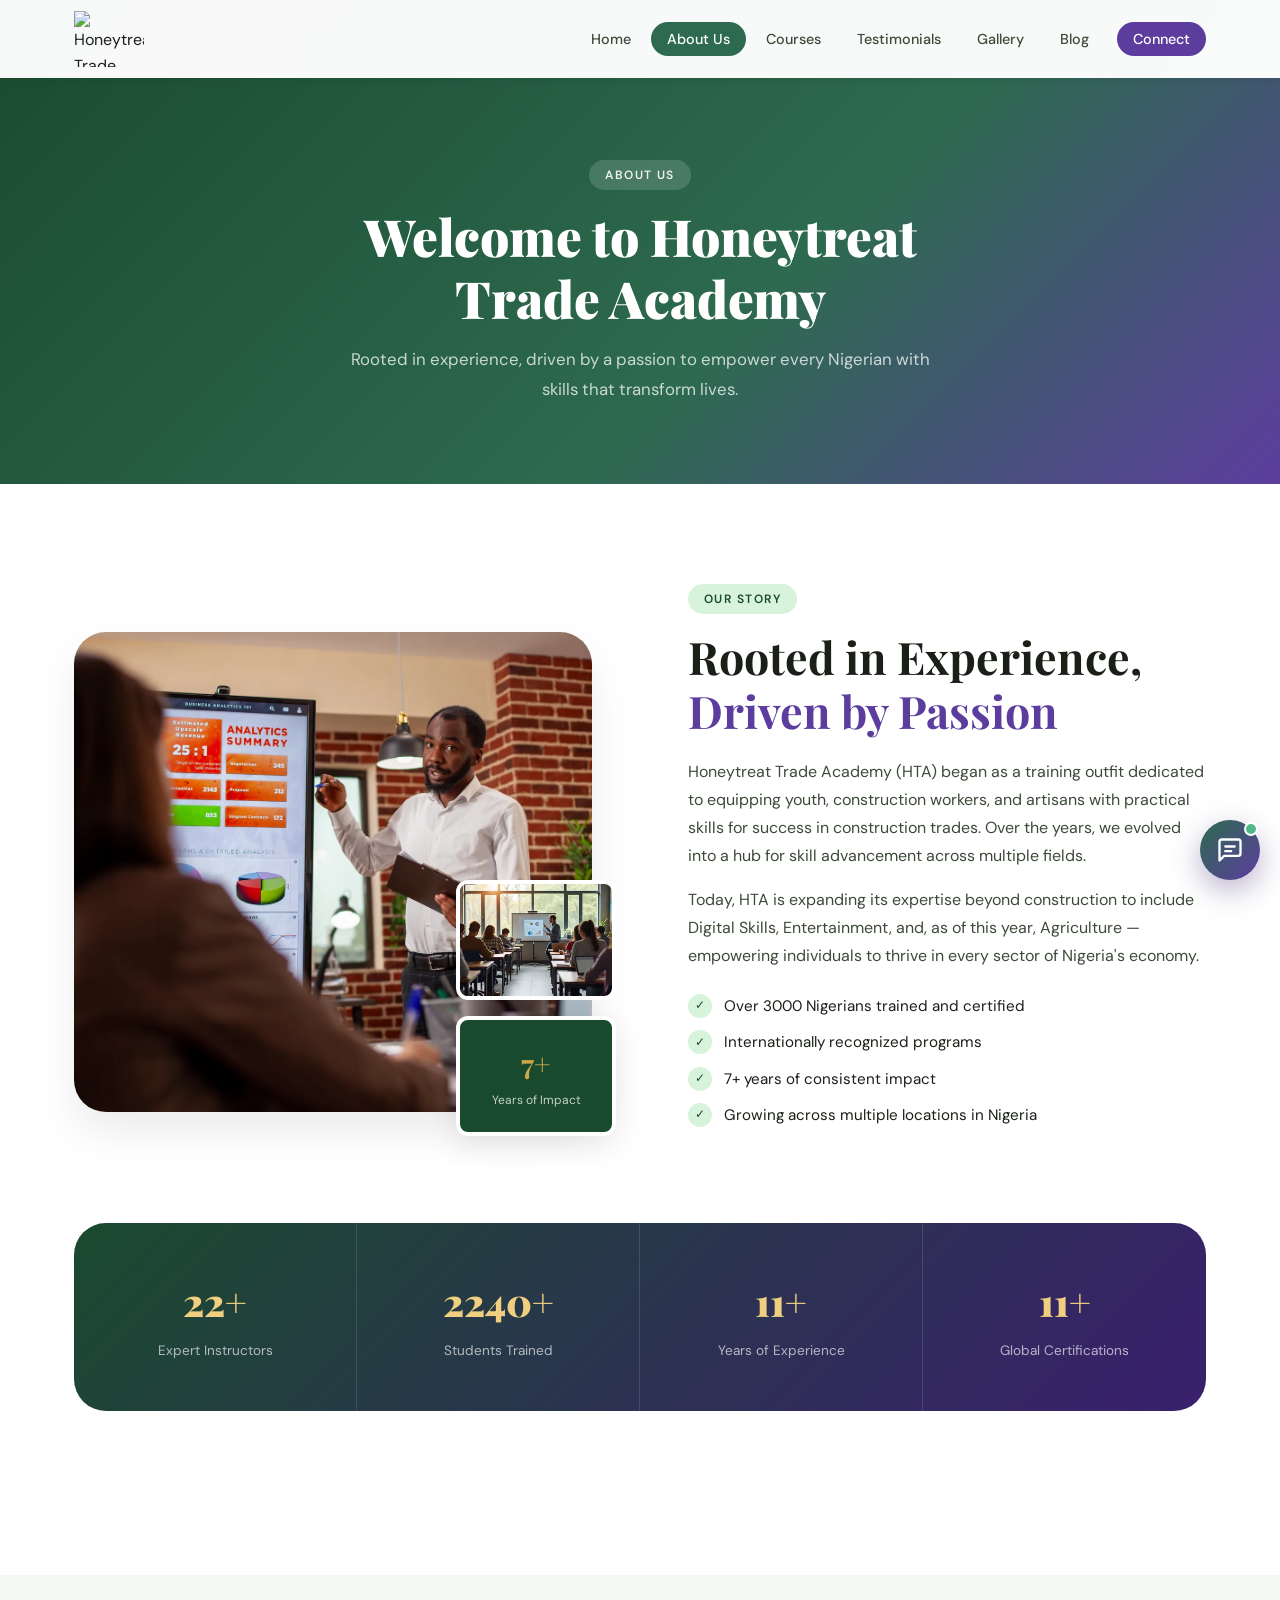
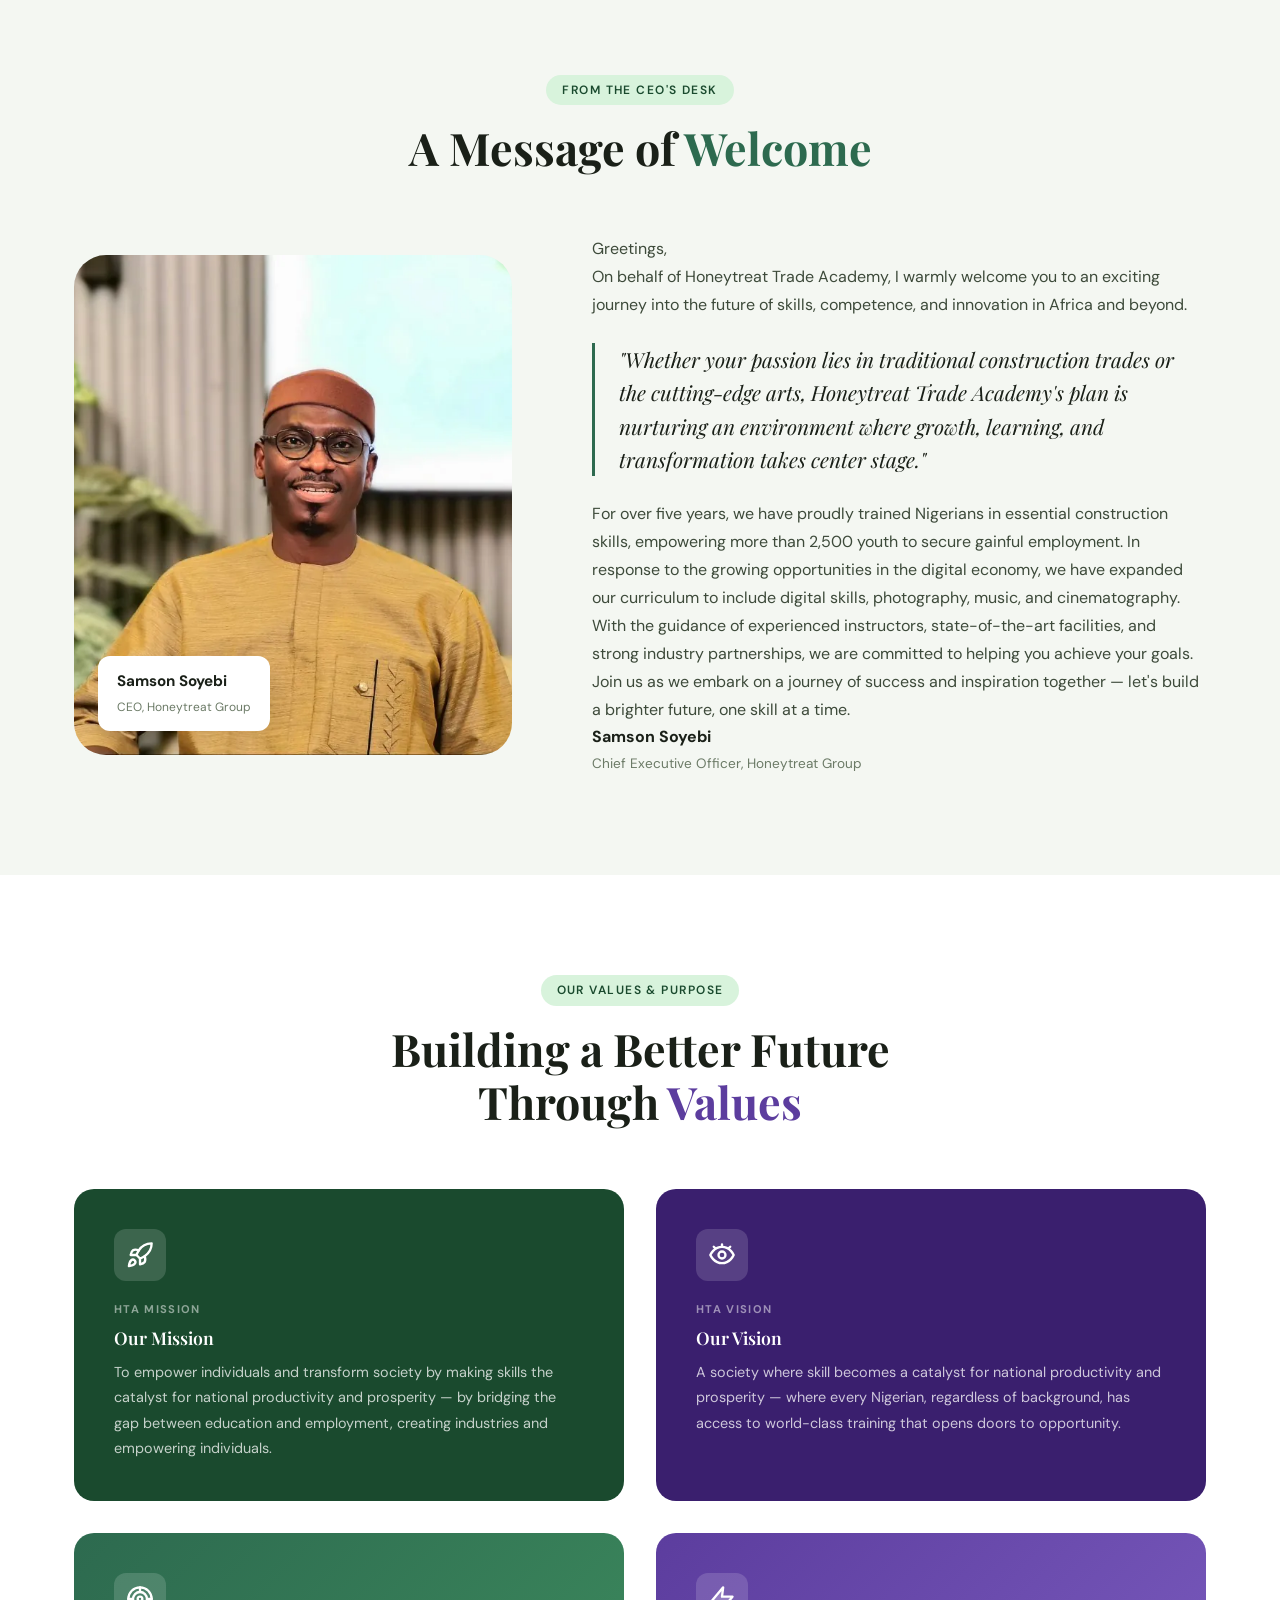
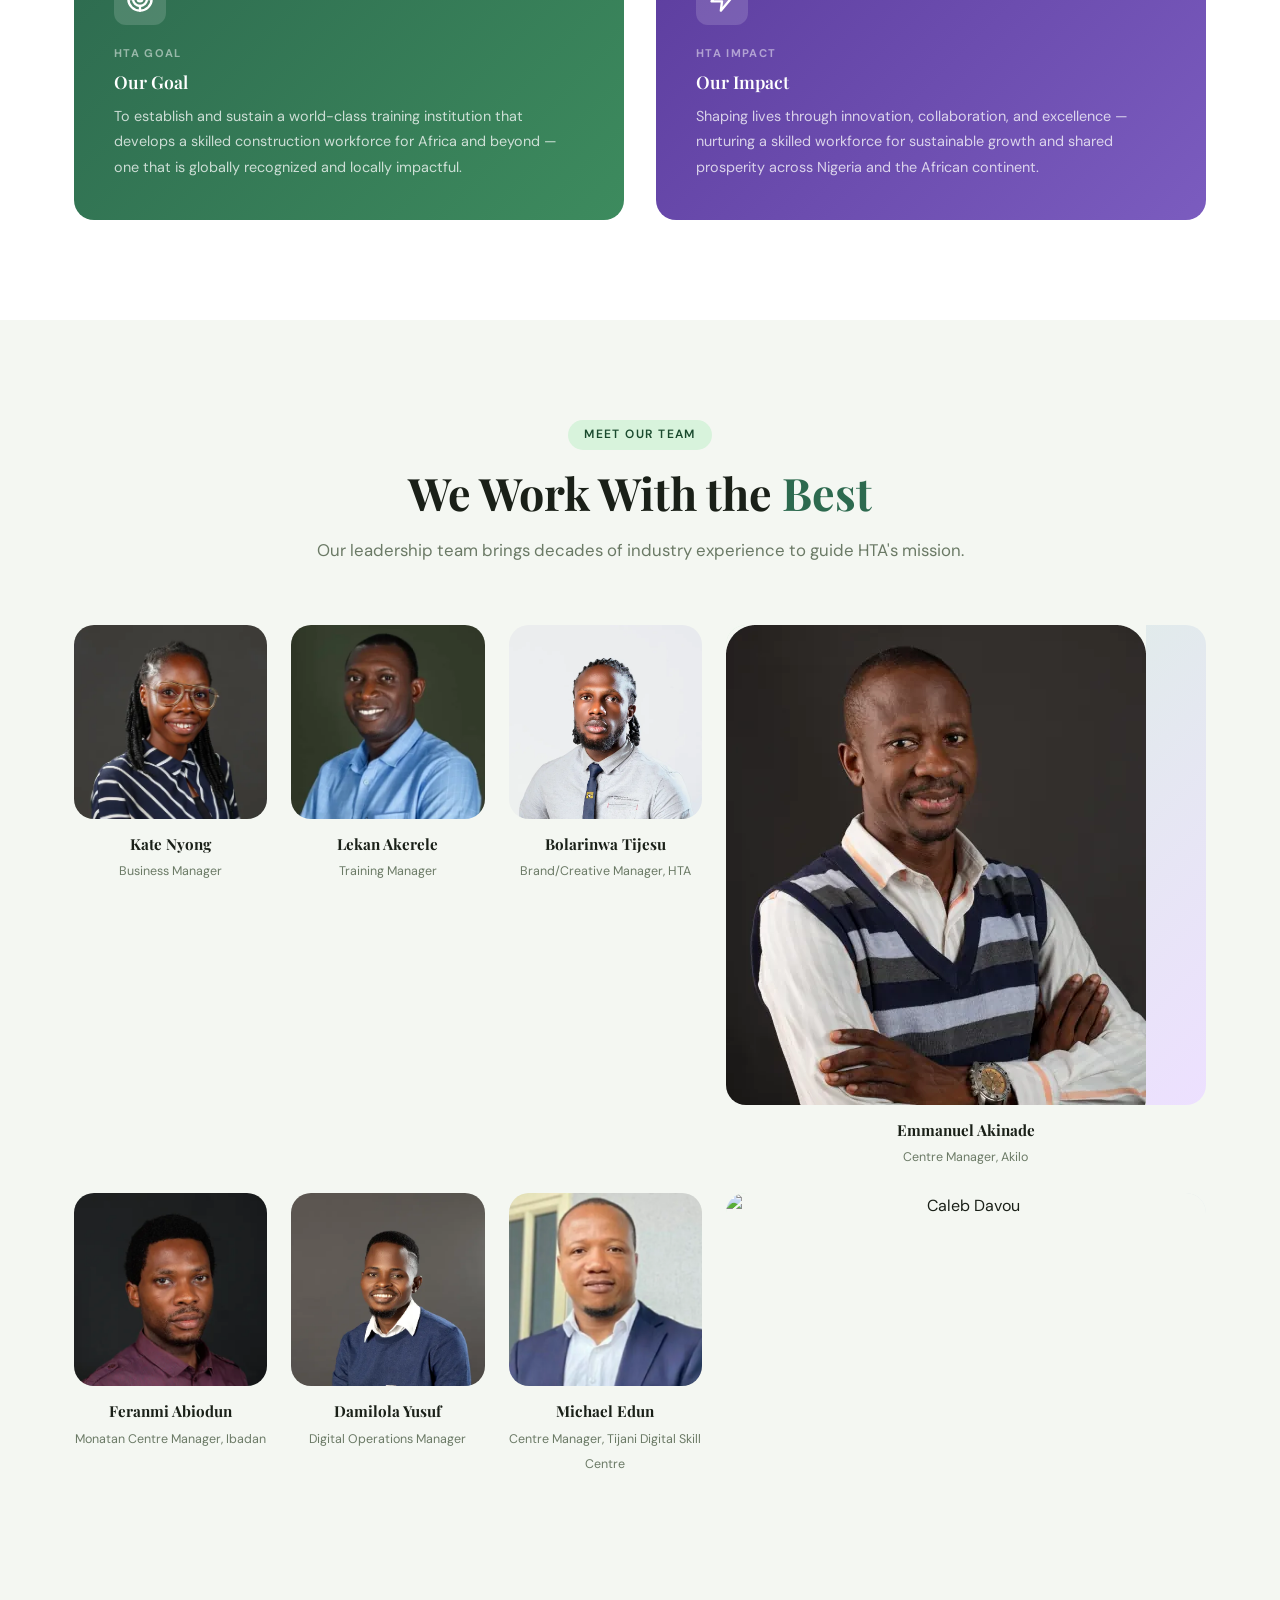
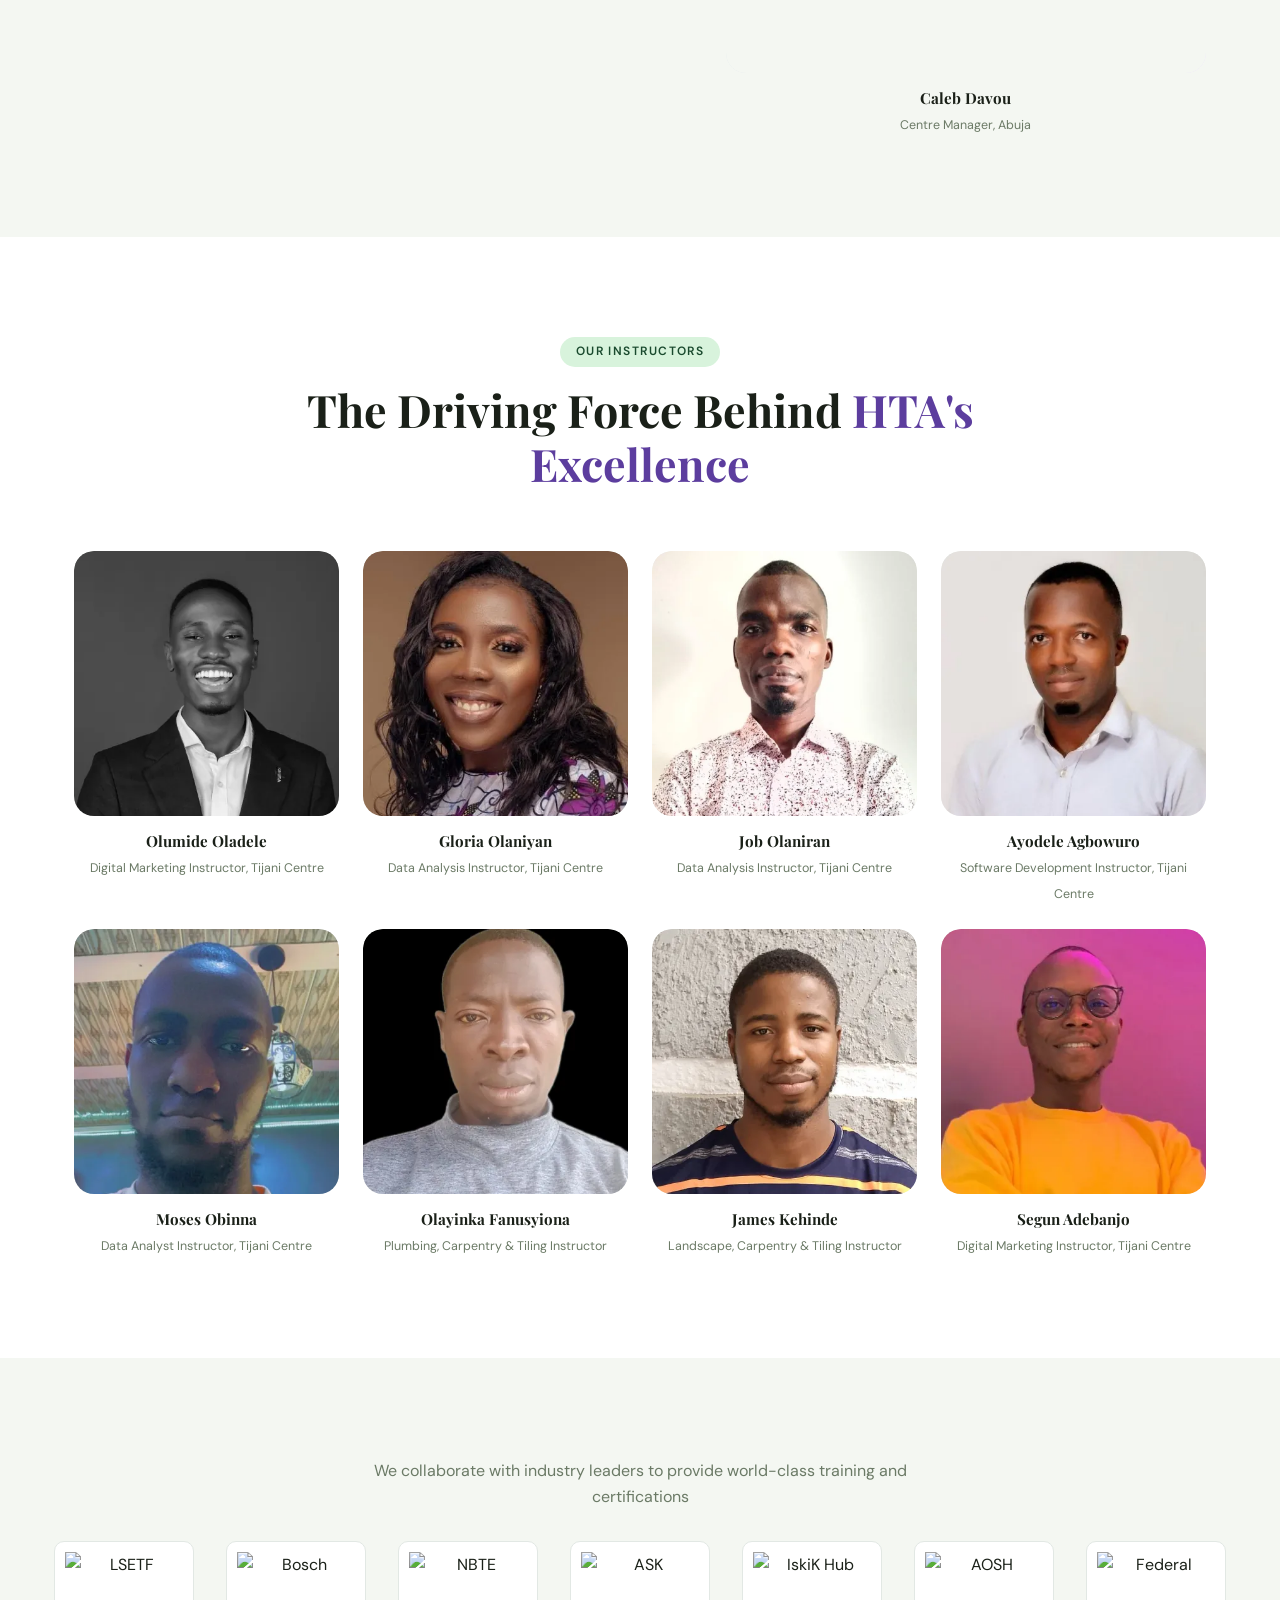
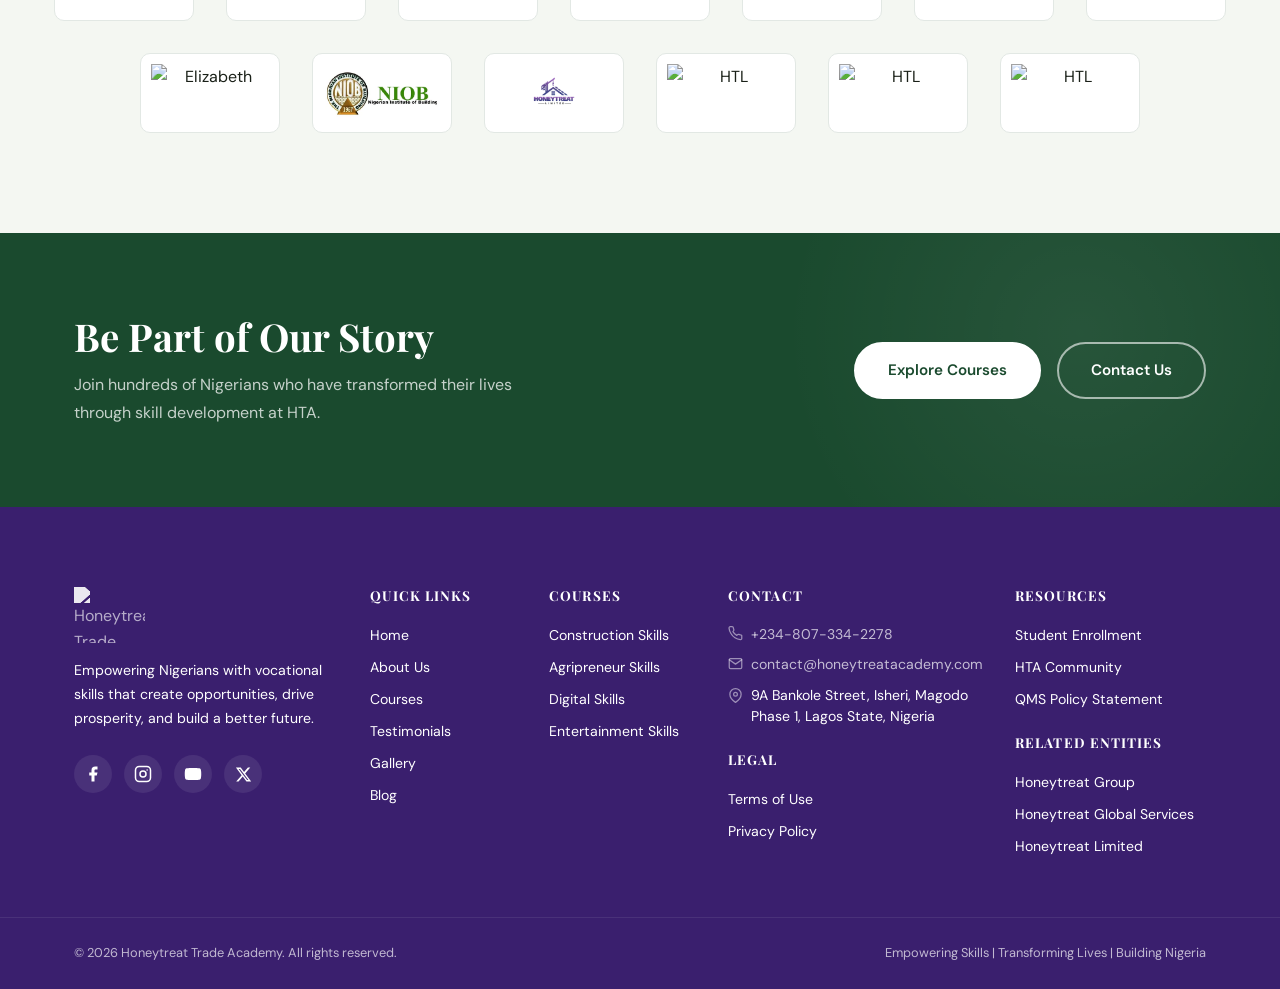
==== commit 3ca8bb50: "Optimize HTA website and add chatbot" ====
--- a/about.html
+++ b/about.html
@@ -31,8 +31,9 @@
   </script>
   <link rel="preconnect" href="https://fonts.googleapis.com">
   <link rel="preconnect" href="https://fonts.gstatic.com" crossorigin>
-  <link href="https://fonts.googleapis.com/css2?family=Playfair+Display:wght@400;600;700;900&family=DM+Sans:wght@300;400;500;600&display=swap" rel="stylesheet">
-  <link rel="stylesheet" href="styles.css">
+  <link rel="preload" as="style" href="https://fonts.googleapis.com/css2?family=Playfair+Display:wght@400;600;700;900&family=DM+Sans:wght@400;500;600&display=swap" onload="this.onload=null;this.rel='stylesheet'">
+  <noscript><link rel="stylesheet" href="https://fonts.googleapis.com/css2?family=Playfair+Display:wght@400;600;700;900&family=DM+Sans:wght@400;500;600&display=swap"></noscript>
+  <link rel="stylesheet" href="styles.min.css">
   <style>
     /* Value card icon */
     .value-icon {
@@ -95,7 +96,7 @@
 <nav class="navbar scrolled" id="navbar">
   <div class="nav-container">
     <a href="index.html" class="nav-logo">
-      <img src="hta-logo.png" alt="Honeytreat Trade Academy" class="nav-logo-img" width="70px">
+      <img src="hta-logo.png" alt="Honeytreat Trade Academy" class="nav-logo-img" width="70px" height="56" decoding="async">
     </a>
     <ul class="nav-links" id="navLinks">
       <li><a href="index.html" class="nav-link">Home</a></li>
@@ -126,7 +127,7 @@
 
   <!-- MAIN IMAGE -->
   <div class="about-img-main">
-    <img src="training.jpg" alt="Training Session">
+    <img width="1600" height="1067" src="training.webp" alt="Training Session" loading="lazy" decoding="async">
   </div>
 
   <!-- SIDE ELEMENTS -->
@@ -134,7 +135,7 @@
     
     <!-- SMALL IMAGE -->
     <div class="about-img-small">
-      <img src="classroom.png" alt="Classroom Training">
+      <img width="900" height="440" src="classroom.webp" alt="Classroom Training" loading="lazy" decoding="async">
     </div>
 
     <!-- STAT BOX -->
@@ -181,7 +182,7 @@
       <div class="ceo-img">
         <div class="ceo-img-inner">
           <!-- CEO real photo replacing the placeholder -->
-          <img src="ceo-photo.png" alt="Samson Soyebi – CEO, Honeytreat Group" class="ceo-real-photo">
+          <img width="918" height="695" src="ceo-photo.webp" alt="Samson Soyebi – CEO, Honeytreat Group" class="ceo-real-photo" loading="lazy" decoding="async">
         </div>
         <div class="ceo-badge">
           <strong>Samson Soyebi</strong>
@@ -289,7 +290,7 @@
 
       <div class="team-card">
   <div class="team-photo">
-    <img src="team-kate.png" alt="Kate Nyong">
+    <img width="420" height="503" src="team-kate.webp" alt="Kate Nyong" loading="lazy" decoding="async">
   </div>
   <h4>Kate Nyong</h4>
   <span>Business Manager</span>
@@ -297,7 +298,7 @@
 
 <div class="team-card">
   <div class="team-photo">
-    <img src="team-lekan.png" alt="Lekan Akerele">
+    <img width="420" height="503" src="team-lekan.webp" alt="Lekan Akerele" loading="lazy" decoding="async">
   </div>
   <h4>Lekan Akerele</h4>
   <span>Training Manager</span>
@@ -305,7 +306,7 @@
 
 <div class="team-card">
   <div class="team-photo">
-    <img src="team-bolarinwa.jpg" alt="Bolarinwa Tijesu">
+    <img width="725" height="800" src="team-bolarinwa.webp" alt="Bolarinwa Tijesu" loading="lazy" decoding="async">
   </div>
   <h4>Bolarinwa Tijesu</h4>
   <span>Brand/Creative Manager, HTA</span>
@@ -313,7 +314,7 @@
 
 <div class="team-card">
   <div class="team-photo">
-    <img src="team-emmanuel.png" alt="Emmanuel Akinade">
+    <img width="420" height="503" src="team-emmanuel.webp" alt="Emmanuel Akinade" loading="lazy" decoding="async">
   </div>
   <h4>Emmanuel Akinade</h4>
   <span>Centre Manager, Akilo</span>
@@ -321,7 +322,7 @@
 
 <div class="team-card">
   <div class="team-photo">
-    <img src="team-feranmi.png" alt="Feranmi Abiodun">
+    <img width="420" height="503" src="team-feranmi.webp" alt="Feranmi Abiodun" loading="lazy" decoding="async">
   </div>
   <h4>Feranmi Abiodun</h4>
   <span>Monatan Centre Manager, Ibadan</span>
@@ -329,7 +330,7 @@
 
 <div class="team-card">
   <div class="team-photo">
-    <img src="team-samson.jpg" alt="Damilola Yusuf">
+    <img width="533" height="800" src="team-samson.webp" alt="Damilola Yusuf" loading="lazy" decoding="async">
   </div>
   <h4>Damilola Yusuf</h4>
   <span>Digital Operations Manager</span>
@@ -337,7 +338,7 @@
 
 <div class="team-card">
   <div class="team-photo">
-    <img src="team-michael.png" alt="Michael Edun">
+    <img width="420" height="503" src="team-michael.webp" alt="Michael Edun" loading="lazy" decoding="async">
   </div>
   <h4>Michael Edun</h4>
   <span>Centre Manager, Tijani Digital Skill Centre</span>
@@ -345,7 +346,7 @@
 
 <div class="team-card">
   <div class="team-photo">
-    <img src="team-caleb.jpg" alt="Caleb Davou">
+    <img width="480" height="572" src="team-caleb.jpg" alt="Caleb Davou" loading="lazy" decoding="async">
   </div>
   <h4>Caleb Davou</h4>
   <span>Centre Manager, Abuja</span>
@@ -366,7 +367,7 @@
 
   <div class="team-card">
   <div class="team-photo">
-    <img src="olumide.jpg" alt="Olumide Oladele">
+    <img width="420" height="503" src="olumide.webp" alt="Olumide Oladele" loading="lazy" decoding="async">
   </div>
   <h4>Olumide Oladele</h4>
   <span>Digital Marketing Instructor, Tijani Centre</span>
@@ -374,7 +375,7 @@
 
 <div class="team-card">
   <div class="team-photo">
-    <img src="gloria.jpg" alt="Gloria Olaniyan">
+    <img width="420" height="503" src="gloria.webp" alt="Gloria Olaniyan" loading="lazy" decoding="async">
   </div>
   <h4>Gloria Olaniyan</h4>
   <span>Data Analysis Instructor, Tijani Centre</span>
@@ -382,7 +383,7 @@
 
 <div class="team-card">
   <div class="team-photo">
-    <img src="job.jpg" alt="Job Olaniran">
+    <img width="420" height="503" src="job.webp" alt="Job Olaniran" loading="lazy" decoding="async">
   </div>
   <h4>Job Olaniran</h4>
   <span>Data Analysis Instructor, Tijani Centre</span>
@@ -390,7 +391,7 @@
 
 <div class="team-card">
   <div class="team-photo">
-    <img src="ayodele.jpg" alt="Ayodele Agbowuro">
+    <img width="420" height="503" src="ayodele.webp" alt="Ayodele Agbowuro" loading="lazy" decoding="async">
   </div>
   <h4>Ayodele Agbowuro</h4>
   <span>Software Development Instructor, Tijani Centre</span>
@@ -398,7 +399,7 @@
 
 <div class="team-card">
   <div class="team-photo">
-    <img src="moses.jpg" alt="Moses Obinna">
+    <img width="420" height="503" src="moses.webp" alt="Moses Obinna" loading="lazy" decoding="async">
   </div>
   <h4>Moses Obinna</h4>
   <span>Data Analyst Instructor, Tijani Centre</span>
@@ -406,7 +407,7 @@
 
 <div class="team-card">
   <div class="team-photo">
-    <img src="olayinka.jpg" alt="Olayinka Fanusyiona">
+    <img width="420" height="503" src="olayinka.webp" alt="Olayinka Fanusyiona" loading="lazy" decoding="async">
   </div>
   <h4>Olayinka Fanusyiona</h4>
   <span>Plumbing, Carpentry & Tiling Instructor</span>
@@ -414,7 +415,7 @@
 
 <div class="team-card">
   <div class="team-photo">
-    <img src="james.jpg" alt="James Kehinde">
+    <img width="420" height="503" src="james.webp" alt="James Kehinde" loading="lazy" decoding="async">
   </div>
   <h4>James Kehinde</h4>
   <span>Landscape, Carpentry & Tiling Instructor</span>
@@ -422,7 +423,7 @@
 
 <div class="team-card">
   <div class="team-photo">
-    <img src="segun.jpg" alt="Segun Adebanjo">
+    <img width="420" height="503" src="segun.webp" alt="Segun Adebanjo" loading="lazy" decoding="async">
   </div>
   <h4>Segun Adebanjo</h4>
   <span>Digital Marketing Instructor, Tijani Centre</span>
@@ -447,55 +448,55 @@
   <div class="partners-logos">
 
     <div class="partner-logo">
-      <img src="lsetf.png" alt="LSETF">
-    </div>
-
-    <div class="partner-logo">
-      <img src="bosch.png" alt="Bosch">
-    </div>
-
-    <div class="partner-logo">
-      <img src="nbte.png" alt="NBTE">
-    </div>
-
-    <div class="partner-logo">
-      <img src="ask.png" alt="ASK">
-    </div>
-
-    <div class="partner-logo">
-      <img src="ishk.png" alt="IskiK Hub">
-    </div>
-
-    <div class="partner-logo">
-      <img src="aosh.png" alt="AOSH">
-    </div>
-
-    <div class="partner-logo">
-      <img src="federal.png" alt="Federal">
-    </div>
-
-    <div class="partner-logo">
-      <img src="elizabeth-foundation.png" alt="Elizabeth">
-    </div>
-
-    <div class="partner-logo">
-      <img src="niob.png" alt="NIOB">
-    </div>
-
-    <div class="partner-logo">
-      <img src="HTL_logo design TRANSPARENT.png" alt="HTL">
-    </div>
-
-    <div class="partner-logo">
-      <img src="usadf.jpg" alt="HTL">
-    </div>
-
-    <div class="partner-logo">
-      <img src="oil.png" alt="HTL">
-    </div>
-
-    <div class="partner-logo">
-      <img src="iadn.jpg" alt="HTL">
+      <img width="360" height="184" src="lsetf.png" alt="LSETF" loading="lazy" decoding="async">
+    </div>
+
+    <div class="partner-logo">
+      <img width="360" height="184" src="bosch.png" alt="Bosch" loading="lazy" decoding="async">
+    </div>
+
+    <div class="partner-logo">
+      <img width="218" height="231" src="nbte.png" alt="NBTE" loading="lazy" decoding="async">
+    </div>
+
+    <div class="partner-logo">
+      <img width="226" height="184" src="ask.png" alt="ASK" loading="lazy" decoding="async">
+    </div>
+
+    <div class="partner-logo">
+      <img width="360" height="184" src="ishk.png" alt="IskiK Hub" loading="lazy" decoding="async">
+    </div>
+
+    <div class="partner-logo">
+      <img width="264" height="148" src="aosh.png" alt="AOSH" loading="lazy" decoding="async">
+    </div>
+
+    <div class="partner-logo">
+      <img width="226" height="184" src="federal.png" alt="Federal" loading="lazy" decoding="async">
+    </div>
+
+    <div class="partner-logo">
+      <img width="225" height="225" src="elizabeth-foundation.png" alt="Elizabeth" loading="lazy" decoding="async">
+    </div>
+
+    <div class="partner-logo">
+      <img width="360" height="184" src="niob.webp" alt="NIOB" loading="lazy" decoding="async">
+    </div>
+
+    <div class="partner-logo">
+      <img width="480" height="339" src="HTL_logo design TRANSPARENT.webp" alt="HTL" loading="lazy" decoding="async">
+    </div>
+
+    <div class="partner-logo">
+      <img width="290" height="174" src="usadf.jpg" alt="HTL" loading="lazy" decoding="async">
+    </div>
+
+    <div class="partner-logo">
+      <img width="273" height="142" src="oil.png" alt="HTL" loading="lazy" decoding="async">
+    </div>
+
+    <div class="partner-logo">
+      <img width="275" height="183" src="iadn.jpg" alt="HTL" loading="lazy" decoding="async">
     </div>
 
   </div>
@@ -524,11 +525,11 @@
   <div class="container footer-grid">
     <div class="footer-brand">
       <div class="footer-logo">
-        <img src="hta-logo.png" alt="Honeytreat Trade Academy" class="footer-logo-img">
+        <img width="256" height="203" src="hta-logo.png" alt="Honeytreat Trade Academy" class="footer-logo-img" loading="lazy" decoding="async">
       </div>
       <p>Empowering Nigerians with vocational skills that create opportunities, drive prosperity, and build a better future.</p>
       <div class="social-links">
-        <a href="https://www.facebook.com/honeytreatacademy" class="social-link" target="_blank" rel="noopener" aria-label="Honeytreat Trade Academy on Facebook">
+        <a href="https://www.facebook.com/Honeytreattradeacademy" class="social-link" target="_blank" rel="noopener" aria-label="Honeytreat Trade Academy on Facebook">
           <svg xmlns="http://www.w3.org/2000/svg" width="18" height="18" viewBox="0 0 24 24" fill="currentColor"><path d="M18 2h-3a5 5 0 0 0-5 5v3H7v4h3v8h4v-8h3l1-4h-4V7a1 1 0 0 1 1-1h3z"/></svg>
         </a>
         <a href="https://www.instagram.com/honeytreatacademy" class="social-link" target="_blank" rel="noopener" aria-label="Honeytreat Trade Academy on Instagram">
@@ -655,6 +656,8 @@
 </footer>
 
 <script src="main.js"></script>
+<script src="hta-bot.js" defer></script>
+
 
 </body>
 </html>
--- a/styles.min.css
+++ b/styles.min.css
@@ -0,0 +1 @@
+:root{--green-dark:#1a4a2e;--green-main:#2d6a4f;--green-mid:#3d8b5e;--green-light:#52b788;--green-pale:#d8f3dc;--green-muted:#e9f5ee;--purple-dark:#3a1f6e;--purple-main:#5c3d9e;--purple-mid:#7b5cbf;--purple-light:#a68ee0;--purple-pale:#ede0ff;--gold:#c9a84c;--gold-light:#f0d080;--white:#ffffff;--off-white:#fafaf8;--light-bg:#f4f7f2;--border:#e2e8e4;--text-dark:#1a2018;--text-body:#3d4a3a;--text-muted:#6b7a66;--font-display:'Playfair Display',Georgia,serif;--font-body:'DM Sans',system-ui,sans-serif;--shadow-sm:0 2px 8px rgba(0,0,0,0.07);--shadow-md:0 8px 32px rgba(0,0,0,0.10);--shadow-lg:0 20px 60px rgba(0,0,0,0.14);--radius:12px;--radius-lg:20px;--radius-xl:32px;--transition:0.3s cubic-bezier(0.4,0,0.2,1)}*,*::before,*::after{box-sizing:border-box;margin:0;padding:0}html{scroll-behavior:smooth}body{font-family:var(--font-body);color:var(--text-dark);background:var(--white);line-height:1.6;overflow-x:hidden}img{max-width:100%;display:block}a{text-decoration:none;color:inherit}ul{list-style:none}h1,h2,h3,h4{font-family:var(--font-display);line-height:1.2;color:var(--text-dark)}h1{font-size:clamp(2.4rem,5vw,3.8rem);font-weight:900}h2{font-size:clamp(1.8rem,3.5vw,2.8rem);font-weight:700}h3{font-size:clamp(1.2rem,2vw,1.5rem);font-weight:600}p{color:var(--text-body);font-size:1rem;line-height:1.75}.text-green{color:var(--green-main)}.text-purple{color:var(--purple-main)}.container{max-width:1180px;margin:0 auto;padding:0 1.5rem}.section{padding:100px 0}.bg-light{background:var(--light-bg)}.section-header{text-align:center;max-width:680px;margin:0 auto 60px}.section-header h2{margin-bottom:1rem}.section-header p{color:var(--text-muted);font-size:1.05rem}.section-tag{display:inline-block;background:var(--green-pale);color:var(--green-dark);font-size:0.75rem;font-weight:600;letter-spacing:0.12em;text-transform:uppercase;padding:0.35rem 1rem;border-radius:100px;margin-bottom:1rem}.section-cta{text-align:center;margin-top:3rem}.btn{display:inline-flex;align-items:center;gap:0.5rem;padding:0.9rem 2rem;border-radius:100px;font-family:var(--font-body);font-size:0.95rem;font-weight:600;cursor:pointer;transition:var(--transition);border:2px solid transparent}.btn-primary{background:var(--green-main);color:var(--white);border-color:var(--green-main)}.btn-primary:hover{background:var(--green-dark);border-color:var(--green-dark);transform:translateY(-2px);box-shadow:0 8px 24px rgba(45,106,79,0.35)}.btn-outline{background:transparent;color:var(--white);border-color:rgba(255,255,255,0.6)}.btn-outline:hover{background:rgba(255,255,255,0.15);transform:translateY(-2px)}.btn-purple{background:var(--purple-main);color:var(--white);border-color:var(--purple-main)}.btn-purple:hover{background:var(--purple-dark);border-color:var(--purple-dark);transform:translateY(-2px)}.btn-white{background:var(--white);color:var(--green-dark);border-color:var(--white)}.btn-white:hover{background:transparent;color:var(--white);transform:translateY(-2px)}.btn-outline-white{background:transparent;color:var(--white);border-color:rgba(255,255,255,0.6)}.btn-outline-white:hover{background:rgba(255,255,255,0.15);transform:translateY(-2px)}.navbar{position:fixed;top:0;left:0;right:0;z-index:1000;padding:1rem 0;transition:var(--transition);background:transparent}.navbar.scrolled{background:rgba(255,255,255,0.97);backdrop-filter:blur(12px);box-shadow:var(--shadow-sm);padding:0.7rem 0}.nav-container{max-width:1180px;margin:0 auto;padding:0 1.5rem;display:flex;align-items:center;justify-content:space-between}.nav-logo{display:flex;align-items:center;gap:0.6rem}.logo-honey{width:44px;height:44px;background:linear-gradient(135deg,var(--green-main),var(--purple-main));color:white;border-radius:10px;display:flex;align-items:center;justify-content:center;font-weight:900;font-size:0.9rem;letter-spacing:0.05em;flex-shrink:0}.logo-text{display:flex;flex-direction:column;line-height:1.1}.logo-main{font-family:var(--font-display);font-weight:700;font-size:1rem;color:var(--text-dark)}.logo-sub{font-size:0.65rem;color:var(--text-muted);letter-spacing:0.06em;text-transform:uppercase}.navbar:not(.scrolled) .logo-main,.navbar:not(.scrolled) .logo-sub{color:white}.nav-links{display:flex;align-items:center;gap:0.25rem}.nav-link{padding:0.5rem 1rem;font-size:0.9rem;font-weight:500;color:rgba(255,255,255,0.9);border-radius:100px;transition:var(--transition)}.navbar.scrolled .nav-link{color:var(--text-body)}.nav-link:hover,.nav-link.active{color:var(--white);background:var(--green-main)}.navbar.scrolled .nav-link:hover,.navbar.scrolled .nav-link.active{color:var(--white);background:var(--green-main)}.nav-cta{background:var(--purple-main)!important;color:white!important;margin-left:0.5rem}.nav-cta:hover{background:var(--purple-dark)!important}.hamburger{display:none;flex-direction:column;gap:5px;background:none;border:none;cursor:pointer;padding:0.5rem}.hamburger span{width:24px;height:2px;background:white;border-radius:2px;transition:var(--transition);display:block}.navbar.scrolled .hamburger span{background:var(--text-dark)}.hero{min-height:100vh;background:linear-gradient(145deg,var(--green-dark) 0%,var(--green-main) 45%,var(--purple-dark) 100%);display:grid;grid-template-columns:1fr 1fr;align-items:center;gap:4rem;padding:120px 5% 80px;position:relative;overflow:hidden}.hero-bg{position:absolute;inset:0;z-index:0;overflow:hidden}.hero-bg span{position:absolute;inset:0;background-size:cover;background-position:center;opacity:0;animation:fadeSlider 20s infinite;z-index:0}.hero-bg span:nth-child(1){background-image:url("Images/hero2.webp");animation-delay:0s}.hero-bg span:nth-child(2){background-image:url("Images/hero1.webp");animation-delay:5s}.hero-bg span:nth-child(3){background-image:url("Images/hero3.webp");animation-delay:10s}.hero-bg span:nth-child(4){background-image:url("img4.jpg");animation-delay:15s}.hero-bg::after{content:"";position:absolute;inset:0;background:rgba(0,0,0,0.4);z-index:1}.hero-shape-2{position:absolute;width:400px;height:400px;background:radial-gradient(circle,rgba(123,92,191,0.2) 0%,transparent 70%);bottom:-80px;left:30%;border-radius:50%}@keyframes fadeSlider{0%{opacity:0}5%{opacity:1}25%{opacity:1}30%{opacity:0}100%{opacity:0}}.hero-grid{display:none}.hero{position:relative;isolation:isolate}.hero-content{position:relative;z-index:2}.hero-badge{display:inline-flex;align-items:center;gap:0.5rem;background:rgba(255,255,255,0.12);border:1px solid rgba(255,255,255,0.2);backdrop-filter:blur(8px);color:white;font-size:0.8rem;font-weight:500;letter-spacing:0.05em;padding:0.5rem 1.2rem;border-radius:100px;margin-bottom:1.5rem;width:fit-content}.badge-dot{width:8px;height:8px;background:var(--green-light);border-radius:50%;animation:pulse 2s infinite}@keyframes pulse{0%,100%{opacity:1;transform:scale(1)}50%{opacity:0.6;transform:scale(0.8)}}.hero-title{color:white;margin-bottom:1.2rem}.title-highlight{background:linear-gradient(120deg,var(--green-light),var(--gold-light));-webkit-background-clip:text;-webkit-text-fill-color:transparent;background-clip:text}.hero-desc{color:rgba(255,255,255,0.8);font-size:1.05rem;margin-bottom:2.5rem;max-width:500px}.hero-actions{display:flex;gap:1rem;flex-wrap:wrap;margin-bottom:3rem}.hero-stats{display:flex;align-items:center;gap:1.5rem;flex-wrap:wrap}.stat{color:white}.stat strong{display:block;font-size:1.6rem;font-family:var(--font-display);font-weight:900;color:var(--gold-light)}.stat span{font-size:0.75rem;color:rgba(255,255,255,0.65)}.stat-divider{width:1px;height:36px;background:rgba(255,255,255,0.2)}.hero-visual{position:relative;z-index:1;display:grid;grid-template-areas:"c1 img" "c2 img" "c3 img";grid-template-columns:auto 1fr;gap:1rem;align-items:start}.hero-image-frame{grid-area:img;position:relative}.hero-image-inner{border-radius:var(--radius-xl);overflow:hidden;background:rgba(255,255,255,0.1);border:1px solid rgba(255,255,255,0.2);height:420px;display:flex;align-items:center;justify-content:center}.hero-img-placeholder{width:100%;height:100%;background:linear-gradient(135deg,rgba(82,183,136,0.3),rgba(123,92,191,0.3));display:flex;align-items:center;justify-content:center}.hero-img{width:100%;height:100%;position:relative;border-radius:inherit;overflow:hidden}.hero-img img{width:100%;height:100%;object-fit:cover;display:block}.scene-label{position:absolute;bottom:16px;left:16px;color:#fff;font-size:0.85rem;background:rgba(0,0,0,0.4);padding:6px 12px;border-radius:20px;backdrop-filter:blur(6px)}.placeholder-scene{text-align:center}.scene-workers{display:flex;gap:12px;justify-content:center;margin-bottom:16px}.worker{width:40px;height:40px;background:rgba(255,255,255,0.3);border-radius:50%;border:2px solid rgba(255,255,255,0.5)}.scene-label{color:rgba(255,255,255,0.7);font-size:0.85rem;font-style:italic}.frame-badge{position:absolute;bottom:-16px;left:24px;background:white;border-radius:var(--radius);padding:0.75rem 1rem;display:flex;align-items:center;gap:0.75rem;box-shadow:var(--shadow-md)}.frame-badge span{font-size:1.5rem}.frame-badge strong{display:block;font-size:0.85rem;color:var(--text-dark)}.frame-badge small{color:var(--text-muted);font-size:0.7rem}.hero-card{background:rgba(255,255,255,0.12);border:1px solid rgba(255,255,255,0.18);backdrop-filter:blur(8px);border-radius:var(--radius);padding:0.9rem 1.1rem;display:flex;align-items:center;gap:0.7rem;color:white;width:180px;transition:var(--transition);cursor:default}.hero-card:hover{background:rgba(255,255,255,0.2);transform:translateX(-4px)}.card-icon{font-size:1.4rem}.hero-card strong{display:block;font-size:0.9rem}.hero-card span{font-size:0.7rem;color:rgba(255,255,255,0.65)}.hero-card-1{grid-area:c1}.hero-card-2{grid-area:c2}.hero-card-3{grid-area:c3}.partners{background:var(--white);border-bottom:1px solid var(--border);padding:2.5rem 0}.partners-inner{max-width:1180px;margin:0 auto;padding:0 1.5rem;text-align:center}.partners-label{font-size:0.75rem;font-weight:600;letter-spacing:0.1em;text-transform:uppercase;color:var(--text-muted);margin-bottom:1.5rem}.partners-logos{display:flex!important;flex-wrap:wrap;justify-content:center;gap:2rem}.partner-logo{width:140px;height:80px;display:flex;align-items:center;justify-content:center;background:white;border-radius:10px;padding:10px;border:1px solid var(--border);transition:0.3s ease}.partners-logos-wrapper{text-align:center}.partners-text{font-size:1rem;color:var(--text-muted);max-width:600px;margin:0 auto 2rem;line-height:1.6}.partners-logos{display:flex;flex-wrap:wrap;justify-content:center;gap:2rem}.partner-logo img{max-width:100%;max-height:100%;object-fit:contain}.partner-logo:hover{transform:translateY(-3px);box-shadow:var(--shadow-sm)}.partner-logo:hover{opacity:1;color:var(--green-main);border-color:var(--green-main)}.pillars-grid{display:grid;grid-template-columns:repeat(3,1fr);gap:2rem}.pillar-card{padding:2.5rem 2rem;border-radius:var(--radius-lg);border:1px solid var(--border);background:var(--white);transition:var(--transition);position:relative}.pillar-card:hover{transform:translateY(-6px);box-shadow:var(--shadow-md);border-color:var(--green-light)}.pillar-featured{background:var(--purple-main);border-color:transparent;color:white}.pillar-featured h3{color:white}.pillar-featured p{color:rgba(255,255,255,0.8)}.pillar-icon{font-size:2rem;margin-bottom:1.25rem;width:56px;height:56px;display:flex;align-items:center;justify-content:center;background:var(--green-pale);border-radius:var(--radius)}.pillar-featured .pillar-icon{background:rgba(255,255,255,0.15)}.pillar-card h3{margin-bottom:0.75rem}.pillar-line{width:40px;height:3px;background:var(--green-light);margin-top:1.5rem;border-radius:2px}.pillar-featured .pillar-line{background:var(--gold)}.about-grid{display:grid;grid-template-columns:1fr 1fr;gap:6rem;align-items:center}.about-visual{position:relative}.about-img-main{height:480px;border-radius:var(--radius-xl);overflow:hidden;position:relative;box-shadow:0 20px 40px rgba(0,0,0,0.08)}.about-img-main img{width:100%;height:100%;object-fit:cover;object-position:center;display:block}.about-img-side{position:absolute;bottom:-24px;right:-24px;display:flex;flex-direction:column;gap:1rem}.about-img-small{width:160px;height:120px;border-radius:var(--radius);overflow:hidden;border:4px solid #fff;background:none}.about-img-small img{width:100%;height:100%;object-fit:cover;object-position:center;display:block}.about-stat-box{background:var(--green-dark);color:white;border-radius:var(--radius);padding:1.25rem;text-align:center;border:4px solid white;box-shadow:var(--shadow-md)}.about-stat-box strong{display:block;font-size:1.8rem;font-family:var(--font-display);color:var(--gold)}.about-stat-box span{font-size:0.75rem;color:rgba(255,255,255,0.75)}.about-text h2{margin-bottom:1.25rem}.about-text p{margin-bottom:1rem}.about-list{margin:1.5rem 0 2rem;display:flex;flex-direction:column;gap:0.75rem}.about-list li{display:flex;align-items:center;gap:0.75rem;font-size:0.95rem}.check{width:24px;height:24px;background:var(--green-pale);color:var(--green-dark);border-radius:50%;display:inline-flex;align-items:center;justify-content:center;font-size:0.75rem;font-weight:700;flex-shrink:0}.courses-tabs{display:flex;gap:0.75rem;justify-content:center;flex-wrap:wrap;margin-bottom:2.5rem}.tab-btn{padding:0.65rem 1.75rem;border-radius:100px;border:2px solid var(--border);background:transparent;color:var(--text-body);font-family:var(--font-body);font-size:0.9rem;font-weight:600;cursor:pointer;transition:var(--transition)}.tab-btn.active,.tab-btn:hover{background:var(--green-main);border-color:var(--green-main);color:white}.course-tab-panel{display:none}.course-tab-panel.active{display:block}.course-preview-card{display:grid;grid-template-columns:1fr 1fr;gap:0;border-radius:var(--radius-xl);overflow:hidden;box-shadow:var(--shadow-lg);max-width:900px;margin:0 auto;background:#fff;align-items:stretch}.cp-img{width:100%;height:100%;min-height:360px;background-size:cover;background-position:center;background-repeat:no-repeat;position:relative;overflow:hidden}.cp-img,.cp-content{height:100%}.cp-img::after{content:"";position:absolute;inset:0;background:linear-gradient( to top,rgba(0,0,0,0.25),rgba(0,0,0,0) )}.cp-img-construction{background-image:url("construction_skills.webp")}.cp-img-agriculture{background-image:url("Agripreneur_skills.webp")}.cp-img-digital{background-image:url("didital_skills.webp")}.cp-img-entertainment{background-image:url("entertainment_skills.webp")}.cp-content{padding:3rem;background:white;display:flex;flex-direction:column;justify-content:center}.cp-content h3{font-size:1.6rem;margin-bottom:1rem}.cp-content p{margin-bottom:1.5rem;color:#555;line-height:1.6}.cp-tags{display:flex;flex-wrap:wrap;gap:0.5rem;margin-bottom:2rem}.cp-tags span{padding:0.35rem 0.9rem;background:var(--green-pale);color:var(--green-dark);border-radius:100px;font-size:0.78rem;font-weight:600}.course-preview-card{transition:transform 0.3s ease,box-shadow 0.3s ease}.course-preview-card:hover{transform:translateY(-5px);box-shadow:0 18px 40px rgba(0,0,0,0.12)}.cp-img{transition:transform 0.5s ease}.cp-img-agriculture{background-position:center right}.cp-img-entertainment{background-position:center top}.course-preview-card:hover .cp-img{transform:scale(1.05)}.offerings-grid{display:grid;grid-template-columns:repeat(3,1fr);gap:2rem}.offering-item{padding:2rem;border-radius:var(--radius-lg);border:1px solid var(--border);transition:var(--transition)}.offering-item:hover{border-color:var(--purple-light);box-shadow:var(--shadow-sm);transform:translateY(-4px)}.offering-num{font-size:2rem;font-family:var(--font-display);font-weight:900;color:var(--purple-pale);line-height:1;margin-bottom:0.75rem}.offering-item h4{font-size:1rem;margin-bottom:0.5rem;color:var(--text-dark)}.offering-item p{font-size:0.88rem;color:var(--text-muted)}.alumni-grid{display:grid;grid-template-columns:1fr 1fr;gap:6rem;align-items:center}.alumni-text h2{margin-bottom:1.25rem}.alumni-text p{margin-bottom:2rem}.alumni-visual{display:flex;flex-direction:column;align-items:center;gap:2rem}.alumni-avatars{display:grid;grid-template-columns:repeat(3,1fr);gap:1rem}.av{width:80px;height:80px;border-radius:50%;border:3px solid white;box-shadow:var(--shadow-sm)}.av{width:80px;height:80px;border-radius:50%;overflow:hidden;background-size:cover;background-position:center;background-repeat:no-repeat;border:3px solid white;box-shadow:var(--shadow-sm)}.av1{background-image:url("dami_card2.webp")}.av2{background-image:url("ite\ ego.webp")}.av3{background-image:url("alumni_3.webp")}.av4{background-image:url("alumni_4.webp")}.av5{background-image:url("alumni_5.webp")}.av6{background-image:url("alumni_6.webp")}.alumni-number{text-align:center}.alumni-number strong{display:block;font-family:var(--font-display);font-size:3rem;color:var(--green-main);font-weight:900}.alumni-number span{color:var(--text-muted);font-size:0.9rem}.testimonials-grid{display:grid;grid-template-columns:repeat(3,1fr);gap:1.5rem}.testi-card{padding:2rem;border-radius:var(--radius-lg);border:1px solid var(--border);background:white;transition:var(--transition)}.testi-card:hover{transform:translateY(-4px);box-shadow:var(--shadow-md)}.testi-featured{background:linear-gradient(145deg,var(--purple-dark),var(--purple-main));border-color:transparent}.testi-featured p,.testi-featured .testi-stars{color:rgba(255,255,255,0.9)}.testi-featured .testi-author strong{color:white}.testi-featured .testi-author span{color:rgba(255,255,255,0.6)}.testi-stars{color:var(--gold);font-size:1rem;margin-bottom:1rem;letter-spacing:0.1em}.testi-card>p{font-size:0.92rem;margin-bottom:1.5rem;font-style:italic;line-height:1.7}.testi-author{display:flex;align-items:center;gap:0.75rem}.testi-avatar{width:44px;height:44px;border-radius:50%;flex-shrink:0}.testi-avatar{width:44px;height:44px;border-radius:50%;overflow:hidden;background-size:cover;background-position:center;background-repeat:no-repeat;flex-shrink:0}.ta1{background-image:url("testi-chukwudi.webp")}.ta2{background-image:url("team-samson.webp")}.ta3{background-image:url("testi-tunde.webp")}.testi-author strong{display:block;font-size:0.9rem}.testi-author span{font-size:0.78rem;color:var(--text-muted)}.cta-banner{background:var(--green-dark);padding:80px 0;position:relative;overflow:hidden}.cta-bg{position:absolute;inset:0}.cta-shape{position:absolute;width:600px;height:600px;background:radial-gradient(circle,rgba(255,255,255,0.06) 0%,transparent 70%);top:-200px;right:-100px;border-radius:50%}.cta-content{position:relative;z-index:1;display:flex;align-items:center;justify-content:space-between;gap:3rem;flex-wrap:wrap}.cta-text h2{color:white;font-size:clamp(1.6rem,3vw,2.4rem);margin-bottom:0.75rem}.cta-text p{color:rgba(255,255,255,0.75);max-width:480px}.cta-actions{display:flex;gap:1rem;flex-wrap:wrap}.footer{background:var(--purple-dark);color:rgba(255,255,255,0.7);padding-top:80px}.footer-grid{display:grid;grid-template-columns:1.8fr 1fr 1fr 1.3fr 1.3fr;gap:2rem;padding-bottom:60px}.footer-brand .footer-logo{display:flex;align-items:center;margin-bottom:1rem}.footer-logo-img{height:56px;width:auto;object-fit:contain;filter:brightness(0) invert(1);opacity:0.9;display:block}.footer-brand p{font-size:0.88rem;color:rgb(255,255,255);margin-bottom:1.5rem;line-height:1.7}@media (max-width:1024px){.footer-grid{grid-template-columns:1fr 1fr 1fr}}@media (max-width:768px){.footer-grid{grid-template-columns:1fr}}@media (max-width:1024px){.nav-links{display:none;flex-direction:column;position:absolute;top:100%;left:0;right:0;background:white;padding:1rem 1.5rem 1.5rem;box-shadow:0 8px 32px rgba(0,0,0,0.12);gap:0.2rem;z-index:999}.nav-links.open{display:flex}.nav-link{color:var(--text-body)!important}.hamburger{display:flex;margin-left:auto}.nav-container{position:relative}}.social-links{display:flex;flex-direction:row;align-items:center;gap:12px}.social-link{width:38px;height:38px;background:rgba(255,255,255,0.08);border-radius:50%;display:flex;align-items:center;justify-content:center;color:rgb(255,255,255);transition:var(--transition)}.social-link:hover{background:var(--green-main);color:white;transform:translateY(-3px)}.footer-col h4{color:white;font-size:0.85rem;font-weight:700;letter-spacing:0.08em;text-transform:uppercase;margin-bottom:1.25rem}.footer-col ul{display:flex;flex-direction:column;gap:0.6rem}.footer-col ul li,.footer-col ul a{font-size:0.88rem;color:rgb(255,255,255);transition:var(--transition)}.footer-col ul a:hover{color:var(--green-light)}.contact-list li{display:flex;align-items:flex-start;gap:0.5rem;line-height:1.5}.footer-bottom{border-top:1px solid rgba(255,255,255,0.08);padding:1.5rem 0}.footer-bottom .container{display:flex;justify-content:space-between;align-items:center;flex-wrap:wrap;gap:0.5rem}.footer-bottom p{font-size:0.8rem;color:rgba(255,255,255,0.686)}.page-hero{padding:160px 0 80px;background:linear-gradient(135deg,var(--green-dark) 0%,var(--green-main) 60%,var(--purple-main) 100%);text-align:center;position:relative;overflow:hidden}.page-hero::before{display:none}.page-hero-content{position:relative;z-index:1}.page-hero .section-tag{background:rgba(255,255,255,0.15);color:rgba(255,255,255,0.9)}.page-hero h1{color:white;font-size:clamp(2rem,4vw,3.2rem);margin-bottom:1rem}.page-hero p{color:rgba(255,255,255,0.75);font-size:1.05rem;max-width:580px;margin:0 auto}.ceo-section{display:grid;grid-template-columns:1fr 1.4fr;gap:5rem;align-items:center}.ceo-img{border-radius:var(--radius-xl);height:500px;background:linear-gradient(145deg,var(--purple-pale),var(--green-pale));position:relative;overflow:hidden}.ceo-img-inner{width:100%;height:100%;display:flex;align-items:flex-end;justify-content:center;background:linear-gradient(to top,rgba(44,64,79,0.5),transparent)}.ceo-img-ph{width:180px;height:220px;background:linear-gradient(135deg,var(--purple-main),var(--green-main));border-radius:90px 90px 0 0;opacity:0.4;margin-bottom:0}.ceo-badge{position:absolute;bottom:24px;left:24px;background:white;border-radius:var(--radius);padding:0.8rem 1.2rem;box-shadow:var(--shadow-md)}.ceo-badge strong{display:block;font-size:0.95rem;color:var(--text-dark)}.ceo-badge span{font-size:0.75rem;color:var(--text-muted)}.ceo-text blockquote{font-family:var(--font-display);font-size:1.3rem;color:var(--text-dark);line-height:1.6;margin:1.5rem 0;padding-left:1.5rem;border-left:3px solid var(--green-main);font-style:italic}.ceo-sig strong{display:block;color:var(--text-dark);font-weight:700}.ceo-sig span{font-size:0.85rem;color:var(--text-muted)}.stats-row{display:grid;grid-template-columns:repeat(4,1fr);gap:0;background:linear-gradient(135deg,var(--green-dark),var(--purple-dark));border-radius:var(--radius-xl);overflow:hidden;margin:4rem 0}.stats-row-item{padding:3rem 2rem;text-align:center;border-right:1px solid rgba(255,255,255,0.12)}.stats-row-item:last-child{border-right:none}.stats-row-item strong{display:block;font-family:var(--font-display);font-size:2.4rem;font-weight:900;color:var(--gold-light);margin-bottom:0.3rem}.stats-row-item span{color:rgba(255,255,255,0.65);font-size:0.85rem}.team-grid{display:grid;grid-template-columns:repeat(4,1fr);gap:1.5rem}.team-card{text-align:center;transition:var(--transition)}.team-card:hover{transform:translateY(-4px)}.team-photo{width:100%;aspect-ratio:1;border-radius:var(--radius-lg);margin-bottom:1rem;background:linear-gradient(135deg,var(--green-pale),var(--purple-pale));overflow:hidden;position:relative}.team-photo-inner{width:100%;height:100%;display:flex;align-items:flex-end;justify-content:center}.team-ph{width:60%;height:70%;background:linear-gradient(135deg,var(--green-main),var(--purple-main));border-radius:50% 50% 0 0;opacity:0.35}.team-card h4{font-size:0.95rem;margin-bottom:0.25rem}.team-card span{font-size:0.78rem;color:var(--text-muted)}.values-grid{display:grid;grid-template-columns:1fr 1fr;gap:2rem}.value-card{padding:2.5rem;border-radius:var(--radius-lg);position:relative;overflow:hidden}.value-card:nth-child(1){background:var(--green-dark)}.value-card:nth-child(2){background:var(--purple-dark)}.value-card:nth-child(3){background:linear-gradient(135deg,var(--green-main),var(--green-mid))}.value-card:nth-child(4){background:linear-gradient(135deg,var(--purple-main),var(--purple-mid))}.value-card h3{color:white;margin-bottom:0.75rem;font-size:1.1rem}.value-card p{color:rgba(255,255,255,0.75);font-size:0.9rem}.value-label{font-size:0.7rem;font-weight:700;letter-spacing:0.12em;text-transform:uppercase;color:rgba(255,255,255,0.5);margin-bottom:0.5rem;display:block}.courses-intro{display:grid;grid-template-columns:repeat(2,1fr);gap:2rem;margin-bottom:4rem}.course-cat-card{border-radius:var(--radius-xl);overflow:hidden;position:relative;height:280px;cursor:pointer;transition:var(--transition)}.course-cat-card:hover{transform:scale(1.02)}.course-cat-card:hover .ccc-overlay{opacity:0.7}.ccc-bg{width:100%;height:100%;background-size:cover;background-position:center}.ccc-bg-construction{background:linear-gradient(135deg,#1a3a1e,#3d6b40)}.ccc-bg-agriculture{background:linear-gradient(135deg,#2a4a1a,#5a8a3a)}.ccc-bg-digital{background:linear-gradient(135deg,#1a1a3e,#3a3a8e)}.ccc-bg-entertainment{background:linear-gradient(135deg,#3a1a3e,#7a3a8e)}.ccc-overlay{position:absolute;inset:0;background:rgba(0,0,0,0.3);transition:var(--transition)}.ccc-content{position:absolute;bottom:0;left:0;right:0;padding:2rem;background:linear-gradient(transparent,rgba(0,0,0,0.7));color:white}.ccc-content h3{color:white;margin-bottom:0.35rem}.ccc-content span{font-size:0.8rem;color:rgba(255,255,255,0.7)}.course-list-grid{display:grid;grid-template-columns:repeat(3,1fr);gap:1.5rem}.course-item{padding:1.75rem;border:1px solid var(--border);border-radius:var(--radius-lg);transition:var(--transition)}.course-item:hover{border-color:var(--green-light);box-shadow:var(--shadow-sm);transform:translateY(-2px)}.course-item-icon{font-size:1.5rem;width:48px;height:48px;display:flex;align-items:center;justify-content:center;background:var(--green-pale);border-radius:var(--radius);margin-bottom:1rem}.course-item h4{font-size:1rem;margin-bottom:0.5rem}.course-item p{font-size:0.85rem;color:var(--text-muted);margin-bottom:1rem}.course-item-meta{display:flex;gap:0.75rem;font-size:0.75rem;color:var(--text-muted)}.course-item-meta span{background:var(--light-bg);padding:0.25rem 0.6rem;border-radius:100px}.why-grid{display:grid;grid-template-columns:repeat(2,1fr);gap:1.5rem}.why-item{display:flex;gap:1rem;padding:1.75rem;border:1px solid var(--border);border-radius:var(--radius-lg)}.why-icon{width:48px;height:48px;border-radius:var(--radius);background:var(--purple-pale);display:flex;align-items:center;justify-content:center;font-size:1.2rem;flex-shrink:0}.why-item h4{margin-bottom:0.35rem;font-size:0.95rem}.why-item p{font-size:0.85rem;color:var(--text-muted)}.gallery-filters{display:flex;justify-content:center;gap:0.75rem;flex-wrap:wrap;margin-bottom:3rem}.filter-btn{padding:0.55rem 1.5rem;border-radius:100px;border:2px solid var(--border);background:transparent;font-family:var(--font-body);font-size:0.85rem;font-weight:600;cursor:pointer;transition:var(--transition);color:var(--text-body)}.filter-btn.active,.filter-btn:hover{background:var(--green-main);border-color:var(--green-main);color:white}.gallery-masonry{columns:3;column-gap:1.25rem}.gallery-item{break-inside:avoid;margin-bottom:1.25rem;border-radius:var(--radius);overflow:hidden;position:relative;cursor:pointer}.gallery-item:hover .gallery-overlay{opacity:1}.gallery-ph{width:100%;display:block}.gallery-ph-1{height:240px;background:linear-gradient(135deg,var(--green-main),var(--green-light))}.gallery-ph-2{height:180px;background:linear-gradient(135deg,var(--purple-main),var(--purple-light))}.gallery-ph-3{height:300px;background:linear-gradient(135deg,var(--gold),var(--gold-light))}.gallery-ph-4{height:200px;background:linear-gradient(135deg,var(--green-dark),var(--purple-dark))}.gallery-ph-5{height:160px;background:linear-gradient(135deg,#e07a5f,#f2b5a0)}.gallery-ph-6{height:280px;background:linear-gradient(135deg,var(--green-mid),var(--purple-mid))}.gallery-ph-7{height:220px;background:linear-gradient(135deg,#3d5a80,#98c1d9)}.gallery-ph-8{height:190px;background:linear-gradient(135deg,var(--green-light),var(--purple-light))}.gallery-ph-9{height:260px;background:linear-gradient(135deg,var(--gold-light),var(--green-pale))}.gallery-overlay{position:absolute;inset:0;background:rgba(0,0,0,0.5);display:flex;align-items:center;justify-content:center;opacity:0;transition:var(--transition)}.gallery-overlay span{color:white;font-size:0.85rem;font-weight:600;background:rgba(255,255,255,0.15);padding:0.4rem 1rem;border-radius:100px}.testi-grid-lg{display:grid;grid-template-columns:repeat(2,1fr);gap:1.5rem}.testi-card-lg{padding:2.5rem;border-radius:var(--radius-xl);border:1px solid var(--border);background:white;transition:var(--transition)}.testi-card-lg:hover{box-shadow:var(--shadow-md);transform:translateY(-4px)}.testi-quote{font-size:3rem;color:var(--green-pale);font-family:var(--font-display);line-height:1;margin-bottom:-0.5rem}.share-story{background:linear-gradient(135deg,var(--green-dark),var(--purple-dark));border-radius:var(--radius-xl);padding:4rem;text-align:center;color:white;margin-top:4rem}.share-story h3{color:white;margin-bottom:1rem}.share-story p{color:rgba(255,255,255,0.75);max-width:480px;margin:0 auto 2rem}.blog-grid{display:grid;grid-template-columns:2fr 1fr;gap:3rem}.blog-post-card{border-radius:var(--radius-lg);overflow:hidden;border:1px solid var(--border);margin-bottom:2rem;transition:var(--transition)}.blog-post-card:hover{box-shadow:var(--shadow-md);transform:translateY(-2px)}.blog-img{height:240px}.blog-img-1{background:linear-gradient(135deg,var(--green-main),var(--green-light))}.blog-img-2{background:linear-gradient(135deg,var(--purple-main),var(--purple-light))}.blog-img-3{background:linear-gradient(135deg,var(--gold),var(--gold-light))}.blog-img-4{background:linear-gradient(135deg,#3d5a80,#98c1d9)}.blog-post-body{padding:1.75rem}.blog-meta{display:flex;gap:1rem;margin-bottom:0.75rem;font-size:0.78rem;color:var(--text-muted)}.blog-cat{color:var(--green-main);font-weight:700;text-transform:uppercase;letter-spacing:0.06em}.blog-post-body h3{margin-bottom:0.75rem;font-size:1.2rem}.blog-post-body p{font-size:0.9rem;color:var(--text-muted);margin-bottom:1rem}.read-more{color:var(--green-main);font-size:0.85rem;font-weight:700;display:inline-flex;align-items:center;gap:0.3rem;transition:var(--transition)}.read-more:hover{color:var(--green-dark);gap:0.6rem}.blog-sidebar{position:sticky;top:100px;height:fit-content}.sidebar-widget{background:var(--light-bg);border-radius:var(--radius-lg);padding:1.75rem;margin-bottom:1.5rem}.sidebar-widget h4{font-size:0.85rem;font-weight:700;letter-spacing:0.08em;text-transform:uppercase;margin-bottom:1.25rem;color:var(--text-dark)}.sidebar-tags{display:flex;flex-wrap:wrap;gap:0.5rem}.sidebar-tag{padding:0.35rem 0.9rem;background:white;border:1px solid var(--border);border-radius:100px;font-size:0.78rem;color:var(--text-body);cursor:pointer;transition:var(--transition)}.sidebar-tag:hover{background:var(--green-main);color:white;border-color:var(--green-main)}.connect-grid{display:grid;grid-template-columns:1.2fr 1fr;gap:5rem;align-items:start}.contact-form-wrap{background:white;border-radius:var(--radius-xl);padding:3rem;box-shadow:var(--shadow-md)}.contact-form-wrap h3{margin-bottom:0.5rem}.contact-form-wrap>p{margin-bottom:2rem;color:var(--text-muted)}.form-group{margin-bottom:1.25rem}.form-row{display:grid;grid-template-columns:1fr 1fr;gap:1rem}.form-group label{display:block;font-size:0.85rem;font-weight:600;color:var(--text-dark);margin-bottom:0.5rem}.form-group input,.form-group select,.form-group textarea{width:100%;padding:0.85rem 1.1rem;border:1.5px solid var(--border);border-radius:var(--radius);font-family:var(--font-body);font-size:0.9rem;color:var(--text-dark);background:var(--off-white);transition:var(--transition);appearance:none}.form-group input:focus,.form-group select:focus,.form-group textarea:focus{outline:none;border-color:var(--green-main);background:white;box-shadow:0 0 0 3px rgba(45,106,79,0.1)}.form-group textarea{height:130px;resize:vertical}.form-submit{width:100%}.contact-info{padding-top:1rem}.contact-info h3{margin-bottom:0.5rem}.contact-info>p{margin-bottom:2rem;color:var(--text-muted)}.contact-item{display:flex;gap:1rem;margin-bottom:1.5rem;align-items:flex-start}.contact-icon{width:44px;height:44px;border-radius:var(--radius);background:var(--green-pale);display:flex;align-items:center;justify-content:center;font-size:1.1rem;flex-shrink:0}.contact-item h4{font-size:0.85rem;margin-bottom:0.25rem}.contact-item p,.contact-item a{font-size:0.88rem;color:var(--text-muted);transition:var(--transition)}.contact-item a:hover{color:var(--green-main)}.branches-grid{display:grid;grid-template-columns:repeat(3,1fr);gap:1.5rem}.branch-card{padding:1.75rem;border:1px solid var(--border);border-radius:var(--radius-lg);transition:var(--transition)}.branch-card:hover{border-color:var(--green-light);box-shadow:var(--shadow-sm)}.branch-card h4{font-size:0.9rem;margin-bottom:0.5rem;color:var(--green-dark)}.branch-card p,.branch-card small{font-size:0.82rem;color:var(--text-muted);display:block;margin-bottom:0.25rem}@keyframes fadeInUp{from{opacity:0;transform:translateY(24px)}to{opacity:1;transform:translateY(0)}}@keyframes fadeIn{from{opacity:0}to{opacity:1}}.hero-badge{animation:fadeInUp 0.6s ease 0.1s both}.hero-title{animation:fadeInUp 0.6s ease 0.2s both}.hero-desc{animation:fadeInUp 0.6s ease 0.3s both}.hero-actions{animation:fadeInUp 0.6s ease 0.4s both}.hero-stats{animation:fadeInUp 0.6s ease 0.5s both}.hero-visual{animation:fadeIn 0.8s ease 0.4s both}.reveal{opacity:0;transform:translateY(24px);transition:opacity 0.6s ease,transform 0.6s ease}.reveal.visible{opacity:1;transform:none}@media (max-width:1024px){.hero{grid-template-columns:1fr;padding-top:130px;text-align:center}.hero-visual{display:none}.hero-stats{justify-content:center}.hero-actions{justify-content:center}.hero-desc{margin:0 auto 2.5rem}.about-grid{grid-template-columns:1fr;gap:3rem}.alumni-grid{grid-template-columns:1fr}.footer-grid{grid-template-columns:1fr 1fr 1fr}.team-grid{grid-template-columns:repeat(3,1fr)}.stats-row{grid-template-columns:repeat(2,1fr)}.blog-grid{grid-template-columns:1fr}.connect-grid{grid-template-columns:1fr}.branches-grid{grid-template-columns:repeat(2,1fr)}}@media (max-width:768px){.section{padding:70px 0}.nav-links{display:none;flex-direction:column;position:absolute;top:100%;left:0;right:0;background:white;padding:1rem 1.5rem 2rem;box-shadow:var(--shadow-md);gap:0.25rem}.nav-links.open{display:flex}.nav-link{color:var(--text-body)!important}.hero{padding-left:1.25rem!important;padding-right:1.25rem!important}.hero{grid-template-columns:1fr!important;width:100%!important;overflow-x:hidden!important;padding:100px 1.25rem 60px!important}.hero-content{width:100%!important;max-width:100%!important}.hero-desc{max-width:100%!important;margin:0 auto 2rem}.hero-actions{flex-direction:column;align-items:center}.hero-actions .btn{width:100%;max-width:280px;justify-content:center}.stat-divider{display:none}.hamburger{display:flex}.pillars-grid{grid-template-columns:1fr}.offerings-grid{grid-template-columns:repeat(2,1fr)}.testimonials-grid{grid-template-columns:1fr}.course-preview-card{grid-template-columns:1fr}.cp-img{height:200px}.cta-content{flex-direction:column;text-align:center}.courses-intro{grid-template-columns:1fr}.values-grid{grid-template-columns:1fr}.ceo-section{grid-template-columns:1fr}.gallery-masonry{columns:2}.testi-grid-lg{grid-template-columns:1fr}.footer-grid{grid-template-columns:1fr}.team-grid{grid-template-columns:repeat(2,1fr)}.stats-row{grid-template-columns:1fr 1fr}.form-row{grid-template-columns:1fr}.why-grid{grid-template-columns:1fr}.course-list-grid{grid-template-columns:1fr}}@media (max-width:480px){.offerings-grid{grid-template-columns:1fr}.gallery-masonry{columns:1}.stats-row{grid-template-columns:1fr}.branches-grid{grid-template-columns:1fr}}@media (max-width:1024px){body.home .hero{grid-template-columns:1fr;text-align:center;padding:130px 5% 80px}body.home .hero-visual{display:none}body.home .hero-actions{justify-content:center}body.home .hero-stats{justify-content:center}body.home .hero-desc{margin:0 auto 2.5rem}}@media (max-width:768px){body.home .hero{padding-top:110px}body.home .hero-title{font-size:clamp(2rem,6vw,3rem)}}@media (max-width:480px){body.home .hero-actions{flex-direction:column;align-items:center}}@media (max-width:1024px){.newsletter-card{padding:2.5rem 2rem;gap:2rem}.newsletter-left{flex:1 1 100%;text-align:center;align-items:center}.newsletter-left div{text-align:center}.newsletter-form{max-width:100%;width:100%}}@media (max-width:768px){.newsletter-card{flex-direction:column;text-align:center}.newsletter-left{flex-direction:column;align-items:center;text-align:center}.newsletter-input-wrap{flex-direction:column;border-radius:16px;padding:0.6rem}.newsletter-input{width:100%;text-align:center;padding:0.9rem}.newsletter-btn{width:100%;justify-content:center;border-radius:12px;margin-top:0.5rem}.newsletter-note{justify-content:center;text-align:center}}@media (max-width:480px){.newsletter-card{padding:1.75rem 1.25rem}.newsletter-left h3{font-size:1.1rem}.newsletter-left p{font-size:0.8rem}.newsletter-btn{font-size:0.8rem}}:where(img[width][height]){height:auto}
